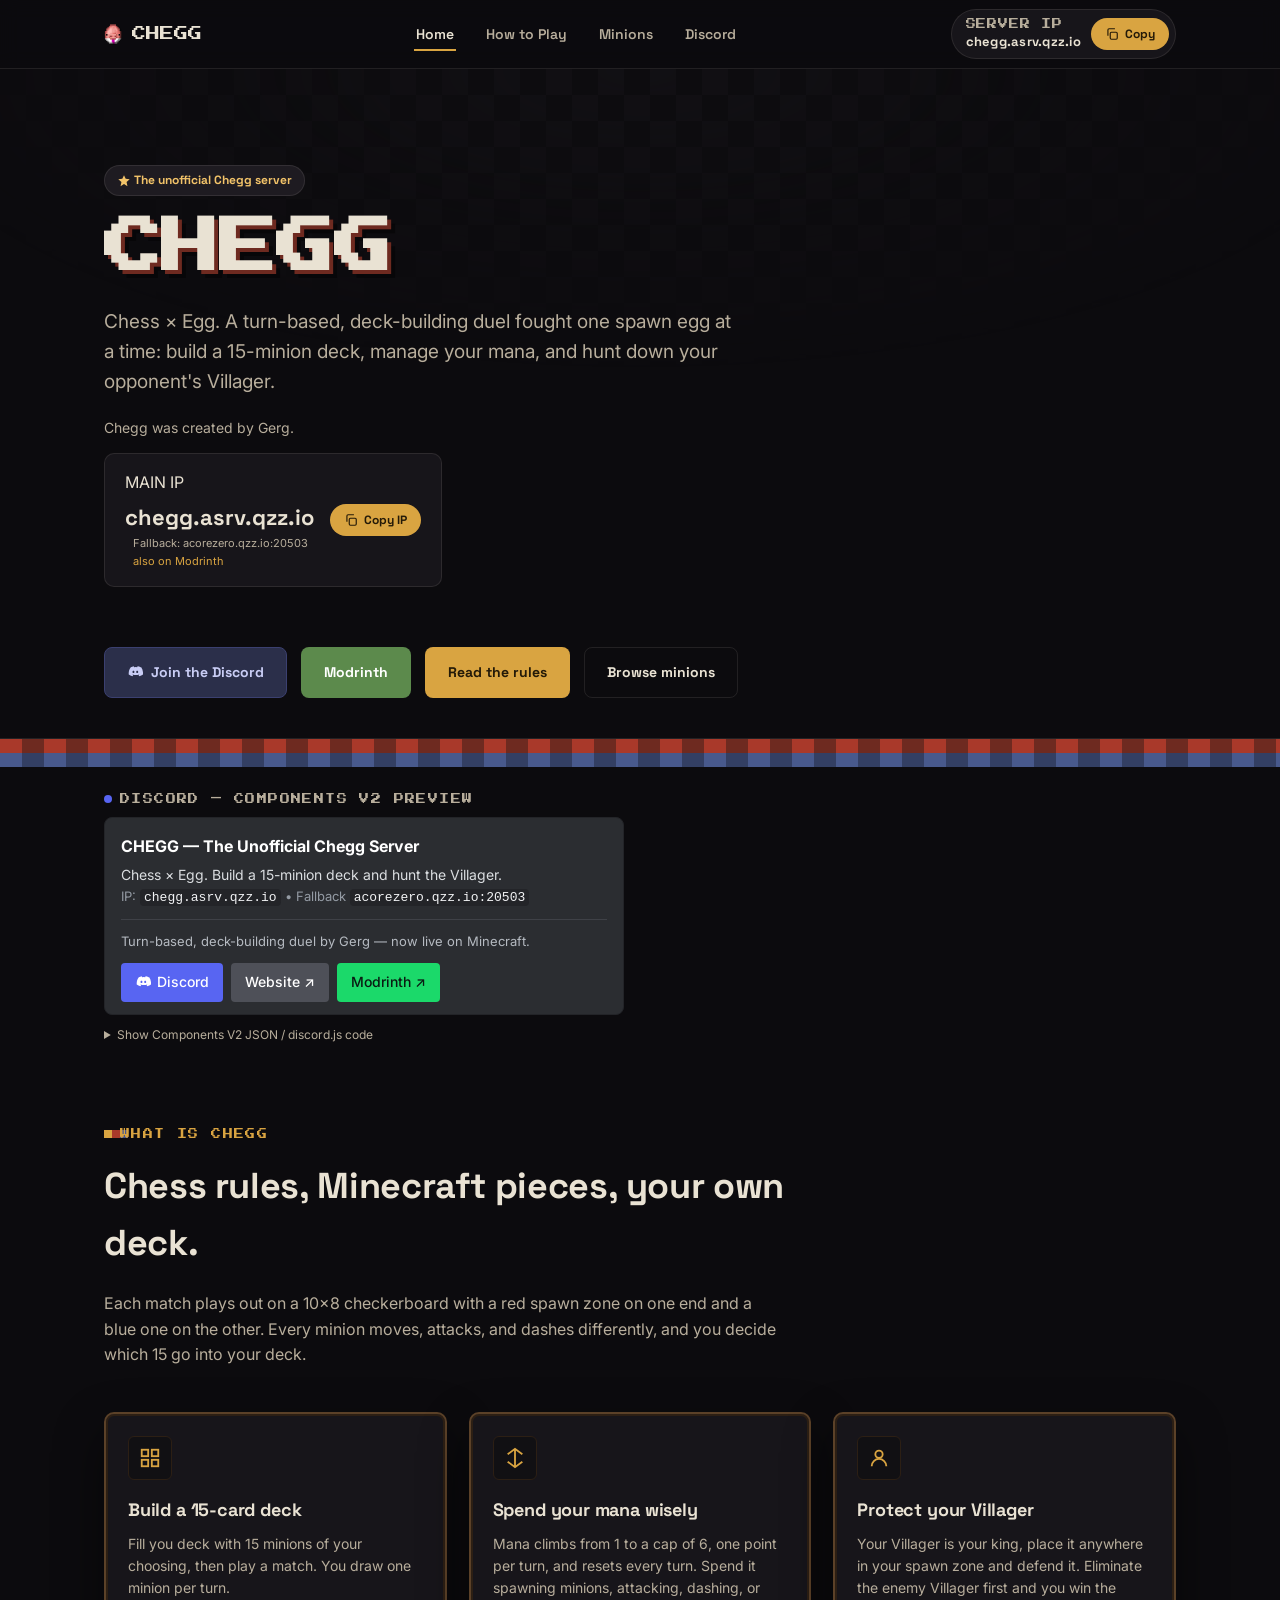
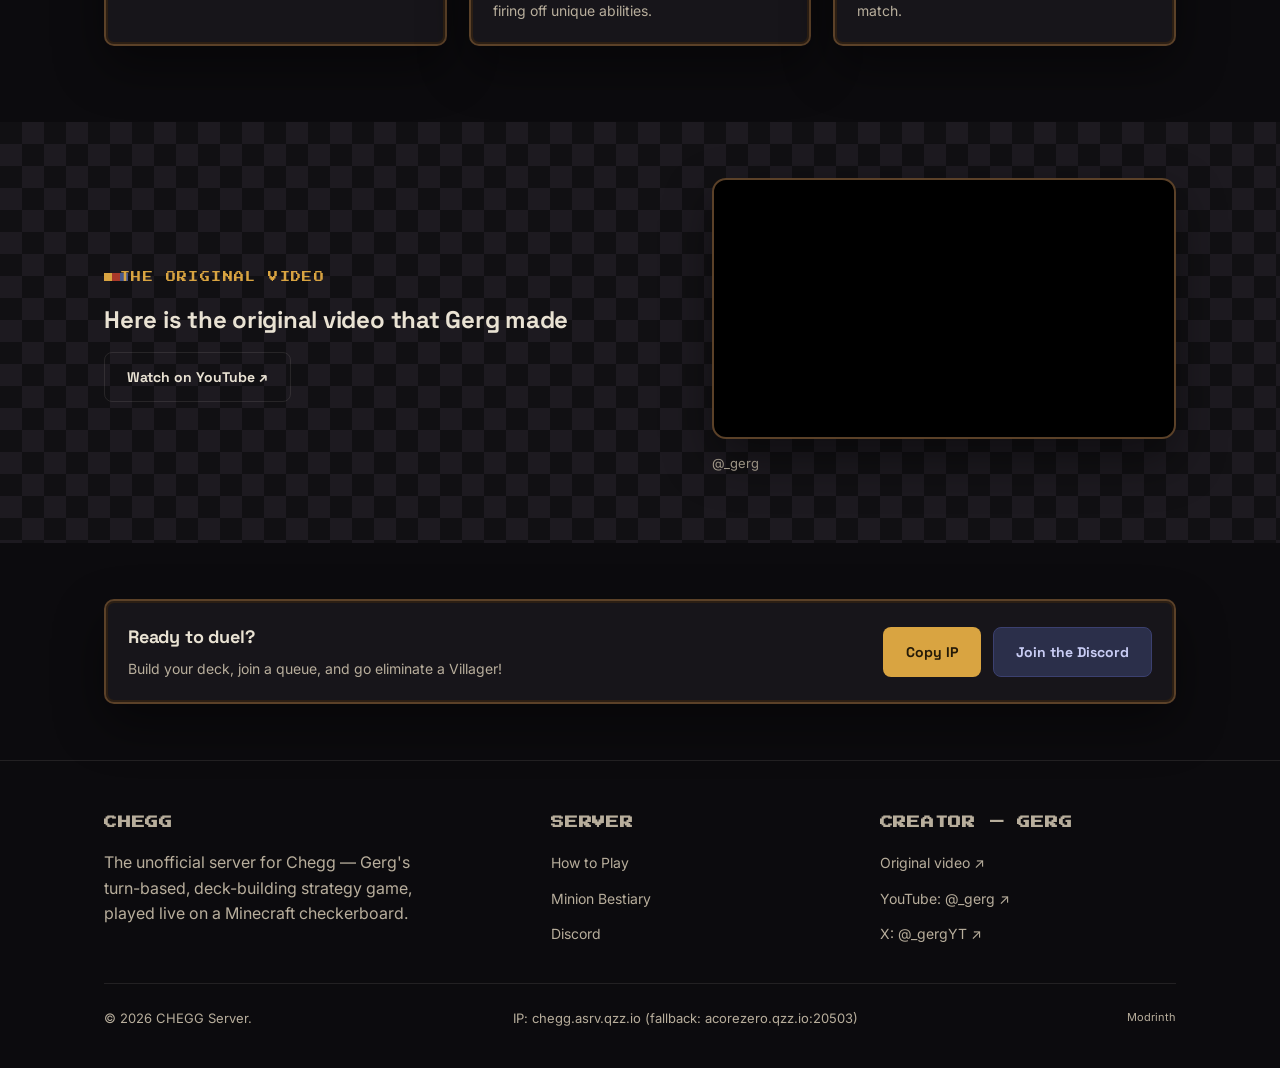
==== index.html @ 1b5546a3 "Add Discord Components V2 embed preview without accent + Discord/Website/Modrinth buttons; fix btn-g" ====
<!doctype html>
<html lang="en">
<head>
<meta charset="UTF-8">
<meta name="viewport" content="width=device-width, initial-scale=1">
<title>CHEGG — The Unofficial Chegg Server</title>
<meta name="description" content="CHEGG is the unofficial Minecraft server for Chegg, the turn-based deck-building strategy game created by Gerg. Join at chegg.asrv.qzz.io (fallback: acorezero.qzz.io:20503).">
<link rel="icon" href="src/favicon.png">
<link rel="preconnect" href="https://fonts.googleapis.com">
<link href="https://fonts.googleapis.com/css2?family=Press+Start+2P&family=Space+Grotesk:wght@500;700&family=Inter:wght@400;500;600&display=swap" rel="stylesheet">
<link rel="stylesheet" href="styles.css">
</head>
<body>

<nav class="site-nav">
  <div class="container">
    <a class="brand" href="index.html"><span class="brand-egg"></span>CHEGG</a>
    <ul class="nav-links">
      <li><a href="index.html" class="active">Home</a></li>
      <li><a href="how-to-play.html">How to Play</a></li>
      <li><a href="minions.html">Minions</a></li>
      <li><a href="discord.html">Discord</a></li>
    </ul>
    <div class="nav-cta">
      <div class="ip-pill">
        <div><div class="ip-label">SERVER IP</div><div class="ip-value">chegg.asrv.qzz.io</div></div>
        <button class="copy-btn" data-copy-ip aria-label="Copy server IP">
          <svg viewBox="0 0 24 24" fill="none" stroke="currentColor" stroke-width="2"><rect x="9" y="9" width="12" height="12" rx="2"/><path d="M5 15V5a2 2 0 0 1 2-2h10"/></svg>
          <span class="copy-label">Copy</span>
        </button>
      </div>
      <button class="nav-toggle" aria-label="Toggle menu">☰</button>
    </div>
  </div>
</nav>

<header class="hero">
  <div class="container">
    <span class="badge-official" style="margin-bottom:16px;">
      <svg viewBox="0 0 24 24" fill="currentColor"><path d="M12 2l2.9 6.26L21.8 9l-5.4 4.73L17.9 21 12 17.27 6.1 21l1.5-7.27L2.2 9l6.9-.74z"/></svg>
      The unofficial Chegg server
    </span>
    <h1 class="hero-title">CHEGG</h1>
    <p class="hero-sub">Chess × Egg. A turn-based, deck-building duel fought one spawn egg at a time: build a 15-minion deck, manage your mana, and hunt down your opponent's Villager.</p>
    <p class="hero-note">Chegg was created by Gerg.</p>
    <div class="hero-ip">
      <div>
        <div class="ip-label" style="margin-bottom:4px;">MAIN IP</div>
        <div class="ip-value">chegg.asrv.qzz.io</div>
        <div class="ip-secondary">Fallback: acorezero.qzz.io:20503</div>
        <div class="ip-secondary ip-tertiary">also on Modrinth</div>
      </div>
      <button class="copy-btn" data-copy-ip aria-label="Copy server IP">
        <svg viewBox="0 0 24 24" fill="none" stroke="currentColor" stroke-width="2"><rect x="9" y="9" width="12" height="12" rx="2"/><path d="M5 15V5a2 2 0 0 1 2-2h10"/></svg>
        <span class="copy-label">Copy IP</span>
      </button>
    </div>
    <div class="hero-actions">
      <a href="discord.html" class="btn btn-discord">
        <svg viewBox="0 0 24 24" width="16" height="16" fill="currentColor"><path d="M20.3 4.9A17.9 17.9 0 0 0 15.9 3.5c-.2.4-.5.9-.6 1.3a16.6 16.6 0 0 0-4.6 0c-.2-.4-.4-.9-.6-1.3-1.5.3-3 .8-4.4 1.4C3 8.6 2.3 12.1 2.6 15.6a18 18 0 0 0 5.5 2.8c.4-.6.8-1.3 1.1-2a11 11 0 0 1-1.8-.9l.4-.3a13 13 0 0 0 11 0l.4.3c-.6.3-1.2.6-1.8.9.3.7.7 1.4 1.1 2a18 18 0 0 0 5.5-2.8c.4-4-.6-7.5-2.7-10.7zM9.7 13.6c-.8 0-1.5-.8-1.5-1.7 0-1 .7-1.7 1.5-1.7s1.5.8 1.5 1.7c0 1-.7 1.7-1.5 1.7zm5.6 0c-.8 0-1.5-.8-1.5-1.7 0-1 .7-1.7 1.5-1.7s1.5.8 1.5 1.7c0 1-.6 1.7-1.5 1.7z"/></svg>
        Join the Discord
      </a>
      <a href="https://modrinth.com/server/cheggmc" class="btn btn-green" target="_blank" rel="noopener">Modrinth</a>
      <a href="how-to-play.html" class="btn btn-primary">Read the rules</a>
      <a href="minions.html" class="btn btn-ghost">Browse minions</a>
    </div>
  </div>
</header>

<div class="checker-strip"></div>
<div class="checker-strip blue"></div>

<!-- Discord Components V2 preview — no accent color, with Discord / Website / Modrinth link buttons -->
<section class="discord-v2-wrap">
  <div class="container">
    <div class="discord-v2-label">DISCORD — COMPONENTS V2 PREVIEW</div>
    <div class="discord-v2">
      <p class="discord-v2-title">CHEGG — The Unofficial Chegg Server</p>
      <p class="discord-v2-text">Chess × Egg. Build a 15-minion deck and hunt the Villager.<br><span style="color:#949ba4; font-size:13px;">IP: <code>chegg.asrv.qzz.io</code> • Fallback <code>acorezero.qzz.io:20503</code></span></p>
      <hr class="discord-v2-sep">
      <p class="discord-v2-text" style="font-size:13px; color:#b5bac1;">Turn-based, deck-building duel by Gerg — now live on Minecraft.</p>
      <div class="discord-v2-actions">
        <a href="discord.html" class="discord-btn discord-btn-discord">
          <svg viewBox="0 0 24 24" width="16" height="16" fill="currentColor"><path d="M20.3 4.9A17.9 17.9 0 0 0 15.9 3.5c-.2.4-.5.9-.6 1.3a16.6 16.6 0 0 0-4.6 0c-.2-.4-.4-.9-.6-1.3-1.5.3-3 .8-4.4 1.4C3 8.6 2.3 12.1 2.6 15.6a18 18 0 0 0 5.5 2.8c.4-.6.8-1.3 1.1-2a11 11 0 0 1-1.8-.9l.4-.3a13 13 0 0 0 11 0l.4.3c-.6.3-1.2.6-1.8.9.3.7.7 1.4 1.1 2a18 18 0 0 0 5.5-2.8c.4-4-.6-7.5-2.7-10.7zM9.7 13.6c-.8 0-1.5-.8-1.5-1.7 0-1 .7-1.7 1.5-1.7s1.5.8 1.5 1.7c0 1-.7 1.7-1.5 1.7zm5.6 0c-.8 0-1.5-.8-1.5-1.7 0-1 .7-1.7 1.5-1.7s1.5.8 1.5 1.7c0 1-.6 1.7-1.5 1.7z"/></svg>
          Discord
        </a>
        <a href="/" class="discord-btn discord-btn-link">Website ↗</a>
        <a href="https://modrinth.com/server/cheggmc" target="_blank" rel="noopener" class="discord-btn discord-btn-modrinth">Modrinth ↗</a>
      </div>
    </div>
    <details style="margin-top:10px; max-width:520px;">
      <summary style="font-size:12px; color:var(--cream-dim); cursor:pointer;">Show Components V2 JSON / discord.js code</summary>
      <pre class="discord-v2-json">{
  "flags": 32768,
  "components": [
    { "type": 10, "content": "## CHEGG — The Unofficial Chegg Server\nChess × Egg. Build a 15-minion deck and hunt the Villager.\n\nIP: `chegg.asrv.qzz.io` • Fallback `acorezero.qzz.io:20503`" },
    { "type": 14, "divider": true, "spacing": 1 },
    { "type": 10, "content": "Turn-based, deck-building duel by Gerg — now live on Minecraft." },
    { "type": 1, "components": [
      { "type": 2, "style": 5, "label": "Discord", "url": "https://discord.gg/hXgYyq3Y8T" },
      { "type": 2, "style": 5, "label": "Website", "url": "https://cheggmc.github.io" },
      { "type": 2, "style": 5, "label": "Modrinth", "url": "https://modrinth.com/server/cheggmc" }
    ]}
  ]
}</pre>
    </details>
  </div>
</section>

<section>
  <div class="container">
    <div class="section-head">
      <span class="eyebrow">WHAT IS CHEGG</span>
      <h2>Chess rules, Minecraft pieces, your own deck.</h2>
      <p>Each match plays out on a 10×8 checkerboard with a red spawn zone on one end and a blue one on the other. Every minion moves, attacks, and dashes differently, and you decide which 15 go into your deck.</p>
    </div>
    <div class="grid-3">
      <div class="frame-card">
        <div class="frame-icon">
          <svg width="22" height="22" viewBox="0 0 24 24" fill="none" stroke="#d9a441" stroke-width="2"><rect x="3" y="3" width="7" height="7"/><rect x="14" y="3" width="7" height="7"/><rect x="3" y="14" width="7" height="7"/><rect x="14" y="14" width="7" height="7"/></svg>
        </div>
        <h3>Build a 15-card deck</h3>
        <p>Fill you deck with 15 minions of your choosing, then play a match. You draw one minion per turn.</p>
      </div>
      <div class="frame-card">
        <div class="frame-icon">
          <svg width="22" height="22" viewBox="0 0 24 24" fill="none" stroke="#d9a441" stroke-width="2"><path d="M12 2v20M4 8l8-6 8 6M4 16l8 6 8-6"/></svg>
        </div>
        <h3>Spend your mana wisely</h3>
        <p>Mana climbs from 1 to a cap of 6, one point per turn, and resets every turn. Spend it spawning minions, attacking, dashing, or firing off unique abilities.</p>
      </div>
      <div class="frame-card">
        <div class="frame-icon">
          <svg width="22" height="22" viewBox="0 0 24 24" fill="none" stroke="#d9a441" stroke-width="2"><circle cx="12" cy="8" r="4"/><path d="M4 21c0-4.4 3.6-8 8-8s8 3.6 8 8"/></svg>
        </div>
        <h3>Protect your Villager</h3>
        <p>Your Villager is your king, place it anywhere in your spawn zone and defend it. Eliminate the enemy Villager first and you win the match.</p>
      </div>
    </div>
  </div>
</section>

<section class="section-tight checker">
  <div class="container">
    <div class="grid-2">
      <div>
        <span class="eyebrow">THE ORIGINAL VIDEO</span>
        <h2>Here is the original video that Gerg made</h2>
        <a href="https://youtu.be/ciZCvS2PKNA" target="_blank" rel="noopener" class="btn btn-ghost">Watch on YouTube ↗</a>
      </div>
      <div>
        <div class="video-wrap">
          <iframe src="https://www.youtube.com/embed/ciZCvS2PKNA" title="Chegg — original concept video by Gerg" allow="accelerometer; autoplay; clipboard-write; encrypted-media; gyroscope; picture-in-picture" allowfullscreen loading="lazy"></iframe>
        </div>
        <p class="video-credit"> <a href="https://www.youtube.com/@_gerg" target="_blank" rel="noopener">@_gerg</a></p>
      </div>
    </div>
  </div>
</section>

<section class="section-tight">
  <div class="container">
    <div class="frame-card" style="display:flex; align-items:center; justify-content:space-between; flex-wrap:wrap; gap:20px;">
      <div>
        <h3 style="margin-bottom:6px;">Ready to duel?</h3>
        <p style="margin:0;">Build your deck, join a queue, and go eliminate a Villager!</p>
      </div>
      <div style="display:flex; gap:12px; flex-wrap:wrap;">
        <button class="btn btn-primary" data-copy-ip><span class="copy-label">Copy IP</span></button>
        <a href="discord" class="btn btn-discord">Join the Discord</a>
      </div>
    </div>
  </div>
</section>

<footer>
  <div class="container">
    <div class="footer-grid">
      <div class="footer-col">
        <h4>CHEGG</h4>
        <p style="max-width:320px;">The unofficial server for Chegg — Gerg's turn-based, deck-building strategy game, played live on a Minecraft checkerboard.</p>
      </div>
      <div class="footer-col">
        <h4>SERVER</h4>
        <ul>
          <li><a href="how-to-play.html">How to Play</a></li>
          <li><a href="minions.html">Minion Bestiary</a></li>
          <li><a href="discord.html">Discord</a></li>
        </ul>
      </div>
      <div class="footer-col">
        <h4>CREATOR — GERG</h4>
        <ul>
          <li><a href="https://youtu.be/ciZCvS2PKNA" target="_blank" rel="noopener">Original video ↗</a></li>
          <li><a href="https://www.youtube.com/@_gerg" target="_blank" rel="noopener">YouTube: @_gerg ↗</a></li>
          <li><a href="https://x.com/_gergYT" target="_blank" rel="noopener">X: @_gergYT ↗</a></li>
        </ul>
      </div>
    </div>
    <div class="footer-bottom">
      <span>© 2026 CHEGG Server.</span>
      <span>IP: chegg.asrv.qzz.io (fallback: acorezero.qzz.io:20503)</span>
      <a href="https://modrinth.com/server/cheggmc" class="ip-secondary" target="_blank" rel="noopener">Modrinth</a>
    </div>
  </div>
</footer>

<script src="minions-data.js"></script>
<script src="app.js"></script>
</body>
</html>
---- styles.css ----
/* ============================================================
   CHEGG — Official Server
   Design tokens grounded in the game's own materials:
   the checkerboard, red/blue spawn zones, item frames, mana. */

:root{
  --void:      #0c0b0e;
  --panel:     #17151a;
  --panel-2:   #1e1b21;
  --board-a:   #111013;
  --board-b:   #1d1a20;
  --cream:     #e9e2d3;
  --cream-dim: #b8ae9c;
  --red:       #a9392a;
  --red-dim:   #6e2a20;
  --blue:      #48598c;
  --blue-dim:  #333f63;
  --amber:     #d9a441;
  --amber-hi:  #f2c369;
  --green:     #5c8a4c;
  --frame:     #5b4128;
  --frame-lo:  #2c1f14;
  --line:      rgba(233,226,211,0.10);
  --shadow:    0 20px 50px rgba(0,0,0,0.45);
  --radius:    10px;
  --font-pixel: "Press Start 2P", monospace;
  --font-head:  "Space Grotesk", sans-serif;
  --font-body:  "Inter", sans-serif;
}

*{box-sizing:border-box;}
html{scroll-behavior:smooth;}
body{
  margin:0;
  background:var(--void);
  color:var(--cream);
  font-family:var(--font-body);
  font-size:16px;
  line-height:1.6;
  -webkit-font-smoothing:antialiased;
}
img{max-width:100%;display:block;}
a{color:inherit;text-decoration:none;}
h1,h2,h3,h4{font-family:var(--font-head);margin:0 0 .5em;font-weight:700;letter-spacing:-0.01em;}
p{margin:0 0 1em;color:var(--cream-dim);} 
.container{max-width:1120px;margin:0 auto;padding:0 24px;} 
.eyebrow{
  font-family:var(--font-pixel);
  font-size:10px;
  letter-spacing:.14em;
  color:var(--amber);
  display:inline-flex;
  align-items:center;
  gap:8px;
  margin-bottom:16px;
}
.eyebrow::before{
  content:"";
  width:8px;height:8px;
  background:var(--amber);
  box-shadow:8px 0 0 var(--red), 16px 0 0 var(--blue);
}
:focus-visible{outline:2px solid var(--amber-hi);outline-offset:3px;}
@media (prefers-reduced-motion: reduce){
  *{animation-duration:.001ms !important; transition-duration:.001ms !important;}
}

/* ---------- checkerboard texture ---------- */
.checker{
  background-image:
    repeating-conic-gradient(var(--board-b) 0% 25%, var(--board-a) 0% 50%);
  background-size: 44px 44px;
}
.checker-strip{
  height:14px;
  background-image: repeating-linear-gradient(90deg, var(--red) 0 22px, var(--red-dim) 22px 44px);
}
.checker-strip.blue{
  background-image: repeating-linear-gradient(90deg, var(--blue) 0 22px, var(--blue-dim) 22px 44px);
}

/* ---------- nav ---------- */
.site-nav{
  position:sticky; top:0; z-index:50;
  background:rgba(12,11,14,0.86);
  backdrop-filter:blur(10px);
  border-bottom:1px solid var(--line);
}
.site-nav .container{
  display:flex; align-items:center; justify-content:space-between;
  height:68px; gap:20px;
}
.brand{
  display:flex; align-items:center; gap:10px;
  font-family:var(--font-pixel); font-size:14px; color:var(--cream);
}
.brand-egg{
  width:18px;height:22px;border-radius:60% 60% 55% 55%;
  background-image: url('src/favicon.png');
  background-size: cover;
  background-position: center;
  background-repeat: no-repeat;
  box-shadow:inset -2px -2px 0 rgba(0,0,0,.35);
}
.nav-links{display:flex; align-items:center; gap:28px; list-style:none; margin:0; padding:0;}
.nav-links a{
  font-family:var(--font-head); font-size:14px; font-weight:600;
  color:var(--cream-dim); padding:6px 2px; border-bottom:2px solid transparent;
  transition:color .15s ease, border-color .15s ease;
}
.nav-links a:hover, .nav-links a.active{color:var(--cream); border-color:var(--amber);} 
.nav-cta{display:flex; align-items:center; gap:10px;}
.nav-toggle{display:none; background:none; border:1px solid var(--line); color:var(--cream); width:40px;height:40px;border-radius:8px; cursor:pointer;}

.ip-pill{
  display:flex; align-items:center; gap:10px;
  background:var(--panel); border:1px solid var(--line);
  border-radius:999px; padding:6px 6px 6px 14px;
}
.ip-pill .ip-value{font-family:var(--font-head); font-weight:700; font-size:13px; letter-spacing:.02em;}
.ip-pill .ip-label{font-size:10px; color:var(--cream-dim); font-family:var(--font-pixel); letter-spacing:.08em;}
.copy-btn{
  border:none; cursor:pointer; border-radius:999px;
  background:var(--amber); color:#241a08; font-weight:700; font-size:12px;
  padding:8px 14px; display:flex; align-items:center; gap:6px;
  transition:background .15s ease, transform .1s ease;
  font-family:var(--font-head);
}
.copy-btn:hover{background:var(--amber-hi);} 
.copy-btn:active{transform:scale(.96);} 
.copy-btn svg{width:14px;height:14px;}

/* ---------- buttons ---------- */
.btn{
  display:inline-flex; align-items:center; gap:8px;
  font-family:var(--font-head); font-weight:700; font-size:14px;
  padding:13px 22px; border-radius:8px; cursor:pointer; border:1px solid transparent;
  transition:transform .12s ease, background .15s ease, border-color .15s ease;
}
.btn:hover{transform:translateY(-2px);} 
.btn-primary{background:var(--amber); color:#241a08;} 
.btn-primary:hover{background:var(--amber-hi);} 
.btn-green{background:var(--green); color:#fff;} 
.btn-green:hover{background:#4a7240;} 
.btn-ghost{background:transparent; border-color:var(--line); color:var(--cream);} 
.btn-ghost:hover{border-color:var(--cream-dim);} 
.btn-discord{background:#2b2f4a; color:#c9cdf5; border-color:#3b4070;} 
.btn-discord:hover{background:#343a5c;}

/* ---------- hero ---------- */
.hero{
  position:relative; overflow:hidden;
  padding:96px 0 32px;
  border-bottom:1px solid var(--line);
}
.hero::before{
  content:""; position:absolute; inset:0;
  background-image: repeating-conic-gradient(var(--board-b) 0% 25%, var(--board-a) 0% 50%);
  background-size: 52px 52px;
  opacity:.35;
  mask-image: radial-gradient(ellipse 80% 60% at 50% 0%, black, transparent 75%);
}
.hero .container{position:relative;} 
.hero-title{
  font-family:var(--font-pixel);
  font-size:clamp(30px, 6vw, 58px);
  line-height:1.25;
  color:var(--cream);
  margin:0 0 22px;
  text-shadow: 4px 4px 0 var(--red-dim), 8px 8px 0 rgba(0,0,0,.4);
}
.hero-sub{font-size:19px; max-width:640px; color:var(--cream-dim);} 
.hero-note{font-size:14px; color:var(--cream-dim); max-width:600px;} 
.hero-actions{display:flex; flex-wrap:wrap; gap:14px; margin:32px 0 8px;} 
.hero-ip{
  display:inline-flex; align-items:center; gap:16px;
  background:var(--panel); border:1px solid var(--line); border-radius:10px;
  padding:16px 20px; margin-bottom:28px;
}
.hero-ip .ip-value{font-family:var(--font-head); font-size:22px; font-weight:700;} 
.ip-secondary{
  font-size:11px;
  color:var(--cream-dim);
  margin-left:8px;
}
.ip-tertiary{
  font-size:11px;
  color:var(--amber);
  margin-left:8px;
} 

/* ---------- sections ---------- */
section{padding:76px 0;} 
.section-tight{padding:56px 0;} 
.section-head{max-width:680px; margin-bottom:44px;} 
.section-head h2{font-size:clamp(24px,3.4vw,36px);} 
.grid-3{display:grid; grid-template-columns:repeat(3,1fr); gap:22px;} 
.grid-2{display:grid; grid-template-columns:1.1fr .9fr; gap:40px; align-items:center;} 
@media (max-width:860px){
  .grid-3{grid-template-columns:1fr;} 
  .grid-2{grid-template-columns:1fr;} 
}

/* ---------- item-frame card ---------- */
.frame-card{
  position:relative;
  background:var(--panel);
  border-radius:var(--radius);
  padding:22px;
  border:2px solid var(--frame);
  box-shadow: inset 0 0 0 2px var(--frame-lo), var(--shadow);
}
.frame-card h3{font-size:18px; margin-bottom:8px;} 
.frame-card p{margin-bottom:0; font-size:14px;} 
.frame-icon{
  width:44px;height:44px; border-radius:6px;
  background:var(--board-a);
  border:1px solid var(--frame-lo);
  display:flex; align-items:center; justify-content:center;
  margin-bottom:16px;
}

/* ---------- video ---------- */
.video-wrap{
  position:relative; border-radius:14px; overflow:hidden;
  border:2px solid var(--frame); box-shadow:var(--shadow);
  aspect-ratio:16/9; background:#000;
}
.video-wrap iframe{width:100%;height:100%;border:0;} 
.video-credit{margin-top:14px; font-size:13px; color:var(--cream-dim);} 

/* ---------- footer ---------- */
footer{border-top:1px solid var(--line); padding:52px 0 40px;} 
.footer-grid{display:grid; grid-template-columns:1.4fr 1fr 1fr; gap:32px; margin-bottom:36px;} 
@media (max-width:760px){.footer-grid{grid-template-columns:1fr;}} 
.footer-col h4{font-size:13px; color:var(--cream-dim); font-family:var(--font-pixel); letter-spacing:.06em; margin-bottom:16px;} 
.footer-col ul{list-style:none; margin:0; padding:0; display:flex; flex-direction:column; gap:10px;} 
.footer-col a{font-size:14px; color:var(--cream-dim);} 
.footer-col a:hover{color:var(--cream);} 
.footer-bottom{
  display:flex; justify-content:space-between; align-items:center; flex-wrap:wrap; gap:12px;
  padding-top:24px; border-top:1px solid var(--line);
  font-size:13px; color:var(--cream-dim);
}
.badge-official{
  display:inline-flex; align-items:center; gap:3px;
  background:var(--panel-2); border:1px solid var(--line); border-radius:999px;
  padding:5px 12px; font-size:12px; font-weight:700; color:var(--amber-hi);
  font-family:var(--font-head);
}
.badge-official svg{width:14px;height:14px;} 

/* ---------- doc / rules layout ---------- */
.doc-layout{display:grid; grid-template-columns:220px 1fr; gap:48px; align-items:start;} 
@media (max-width:860px){.doc-layout{grid-template-columns:1fr;}} 
.doc-toc{
  position:sticky; top:88px;
  border:1px solid var(--line); border-radius:10px; padding:18px;
  background:var(--panel);
}
.doc-toc h4{font-size:11px; font-family:var(--font-pixel); color:var(--cream-dim); letter-spacing:.08em; margin-bottom:12px;} 
.doc-toc ul{list-style:none; margin:0; padding:0; display:flex; flex-direction:column; gap:10px;} 
.doc-toc a{font-size:13.5px; color:var(--cream-dim);} 
.doc-toc a:hover, .doc-toc a.active{color:var(--amber-hi);} 
.doc-section{margin-bottom:56px; scroll-margin-top:90px;} 
.doc-section h2{font-size:24px; display:flex; align-items:center; gap:12px;} 
.doc-section h2 .num{font-family:var(--font-pixel); font-size:12px; color:var(--amber); border:1px solid var(--frame); padding:4px 8px; border-radius:6px;} 
.callout{
  border-left:3px solid var(--amber); background:var(--panel);
  border-radius:0 8px 8px 0; padding:14px 18px; font-size:14px; color:var(--cream-dim);
  margin:18px 0;
}
.callout strong{color:var(--cream);} 
.doc-img{
  border-radius:10px; border:2px solid var(--frame); overflow:hidden;
  margin:18px 0; background:var(--board-a); box-shadow:var(--shadow);
}
.doc-img img{width:100%; display:block;} 
.doc-img .cap{padding:10px 14px; font-size:12.5px; color:var(--cream-dim); background:var(--panel-2);} 
table.rules-table{width:100%; border-collapse:collapse; font-size:14px; margin:16px 0;} 
table.rules-table th, table.rules-table td{text-align:left; padding:10px 12px; border-bottom:1px solid var(--line);} 
table.rules-table th{color:var(--cream-dim); font-family:var(--font-head); font-size:12.5px; text-transform:uppercase; letter-spacing:.04em;} 

/* ---------- minion cards & pattern grid ---------- */
.filter-bar{display:flex; flex-wrap:wrap; gap:10px; margin-bottom:32px;} 
.filter-chip{
  font-family:var(--font-head); font-size:13px; font-weight:600;
  padding:8px 16px; border-radius:999px; border:1px solid var(--line);
  background:var(--panel); color:var(--cream-dim); cursor:pointer;
}
.filter-chip.active, .filter-chip:hover{border-color:var(--amber); color:var(--cream);} 
.minion-grid{display:grid; grid-template-columns:repeat(3,1fr); gap:20px;} 
@media (max-width:920px){.minion-grid{grid-template-columns:repeat(2,1fr);} }
@media (max-width:600px){.minion-grid{grid-template-columns:1fr;} }
.minion-card{
  background:var(--panel); border-radius:var(--radius); overflow:hidden;
  border:2px solid var(--frame); box-shadow: inset 0 0 0 2px var(--frame-lo);
  display:flex; flex-direction:column;
}
.minion-card .m-head{display:flex; align-items:center; gap:14px; padding:18px 18px 12px;} 
.minion-card .m-icon{
  width:52px; height:52px; border-radius:8px; background:var(--board-a);
  border:1px solid var(--frame-lo); display:flex; align-items:center; justify-content:center; flex-shrink:0;
}
.minion-card .m-icon img{width:36px;height:36px;object-fit:contain;image-rendering:pixelated;} 
.minion-card .m-name{font-size:16px; font-weight:700; margin:0;} 
.minion-card .m-tag{
  display:inline-block; font-size:10.5px; font-family:var(--font-pixel);
  padding:3px 8px; border-radius:5px; margin-top:6px; letter-spacing:.04em;
}
.tag-offense{background:rgba(169,57,42,.25); color:#e79484;} 
.tag-support{background:rgba(92,138,76,.25); color:#a2d18d;} 
.tag-utility{background:rgba(72,89,140,.25); color:#a8b4e8;} 
.tag-defense{background:rgba(217,164,65,.18); color:var(--amber-hi);} 
.tag-king{background:rgba(233,226,211,.14); color:var(--cream);} 
.m-cost{
  margin-left:auto; font-family:var(--font-pixel); font-size:13px;
  color:#241a08; background:var(--amber); border-radius:6px; padding:6px 9px; flex-shrink:0;
}
.m-body{padding:0 18px 18px; display:flex; gap:16px; align-items:flex-start;} 
.m-desc{flex:1; font-size:13px;} 
.m-desc dl{margin:0;} 
.m-desc dt{font-size:10.5px; color:var(--amber); font-family:var(--font-head); font-weight:700; text-transform:uppercase; letter-spacing:.04em; margin-top:10px;} 
.m-desc dt:first-child{margin-top:0;} 
.m-desc dd{margin:2px 0 0; color:var(--cream-dim); font-size:13px;} 
.m-limit{font-size:11.5px; color:var(--cream-dim); border-top:1px dashed var(--line); margin-top:12px; padding-top:10px;} 

.pattern-grid{
  display:grid; grid-template-columns:repeat(7,7px); grid-template-rows:repeat(7,7px);
  gap:1.5px; flex-shrink:0; background:var(--board-a); padding:5px; border-radius:6px;
  border:1px solid var(--frame-lo);
}
.pattern-grid .cell{width:7px;height:7px;background:var(--panel-2);} 
.pattern-grid .cell.move{background:var(--green);} 
.pattern-grid .cell.attack{background:var(--red);} 
.pattern-grid .cell.center{background:var(--amber);} 
.pattern-legend{display:flex; gap:14px; font-size:11px; color:var(--cream-dim); margin-top:10px;} 
.pattern-legend span{display:inline-flex; align-items:center; gap:5px;} 
.pattern-legend i{width:8px;height:8px;border-radius:2px;display:inline-block;} 

/* ---------- gamemode compare ---------- */
.compare{display:grid; grid-template-columns:1fr 1fr; gap:24px;} 
@media (max-width:760px){.compare{grid-template-columns:1fr;}} 
.compare .frame-card ul{margin:0; padding-left:18px; color:var(--cream-dim); font-size:14px;} 
.compare .frame-card li{margin-bottom:8px;} 
.status-pill{font-size:11px; font-family:var(--font-pixel); padding:4px 10px; border-radius:999px; display:inline-block; margin-bottom:14px;} 
.status-live{background:rgba(92,138,76,.22); color:#a2d18d;} 
.status-draft{background:rgba(217,164,65,.2); color:var(--amber-hi);} 

/* ---------- roadmap ---------- */
.roadmap-list{list-style:none; margin:0; padding:0; display:flex; flex-direction:column;} 
.roadmap-list li{
  display:flex; gap:16px; padding:16px 0; border-top:1px solid var(--line);
}
.roadmap-list li:last-child{border-bottom:1px solid var(--line);} 
.roadmap-list .r-num{font-family:var(--font-pixel); font-size:11px; color:var(--amber); flex-shrink:0; width:24px; padding-top:2px;} 
.roadmap-list .r-title{font-weight:700; font-family:var(--font-head); margin-bottom:2px;} 
.roadmap-list .r-desc{font-size:13.5px; color:var(--cream-dim); margin:0;} 

/* ---------- discord v2 embed preview (no accent) ---------- */
.discord-v2-wrap{padding:24px 0 0;}
.discord-v2-label{font-family:var(--font-pixel); font-size:10px; letter-spacing:.14em; color:var(--cream-dim); margin-bottom:10px; display:flex; align-items:center; gap:8px;}
.discord-v2-label::before{content:""; width:8px; height:8px; background:#5865f2; border-radius:50%;}
.discord-v2{
  background:#2b2d31; border:1px solid #232428; border-radius:8px; padding:16px 16px 12px; max-width:520px;
  font-family:"gg sans", "Inter", sans-serif; color:#f2f3f5;
}
.discord-v2-title{font-weight:700; font-size:16px; color:#fff; margin:0 0 6px;}
.discord-v2-text{font-size:14px; line-height:1.45; color:#dbdee1; margin:0;}
.discord-v2-text code{background:#232428; padding:1px 4px; border-radius:4px; font-size:13px; color:#f2f3f5;}
.discord-v2-sep{height:1px; background:#3f4147; margin:12px 0; border:none;}
.discord-v2-actions{display:flex; flex-wrap:wrap; gap:8px; margin-top:12px;}
.discord-btn{
  display:inline-flex; align-items:center; gap:6px; padding:8px 14px; border-radius:4px; font-size:14px; font-weight:500; text-decoration:none; border:none; cursor:pointer;
}
.discord-btn svg{width:16px;height:16px;}
.discord-btn-discord{background:#5865f2; color:#fff;}
.discord-btn-discord:hover{background:#4752c4;}
.discord-btn-link{background:#4e5058; color:#fff;}
.discord-btn-link:hover{background:#6d6f78;}
.discord-btn-modrinth{background:#1bd96a; color:#0a1a12;}
.discord-btn-modrinth:hover{background:#18bf5e;}
.discord-v2-json{margin-top:12px; background:#1e1f22; border:1px solid #232428; border-radius:6px; padding:10px 12px; font-family:monospace; font-size:11px; color:#b5bac1; overflow:auto; max-height:220px; white-space:pre;}

@media (max-width:760px){
  .nav-links{display:none;} 
  .nav-toggle{display:block;} 
  .site-nav.open .nav-links{
    display:flex; flex-direction:column; position:absolute; top:68px; left:0; right:0;
    background:var(--void); border-bottom:1px solid var(--line); padding:16px 24px; gap:16px;
  }
  .grid-3{grid-template-columns:1fr;} 
}
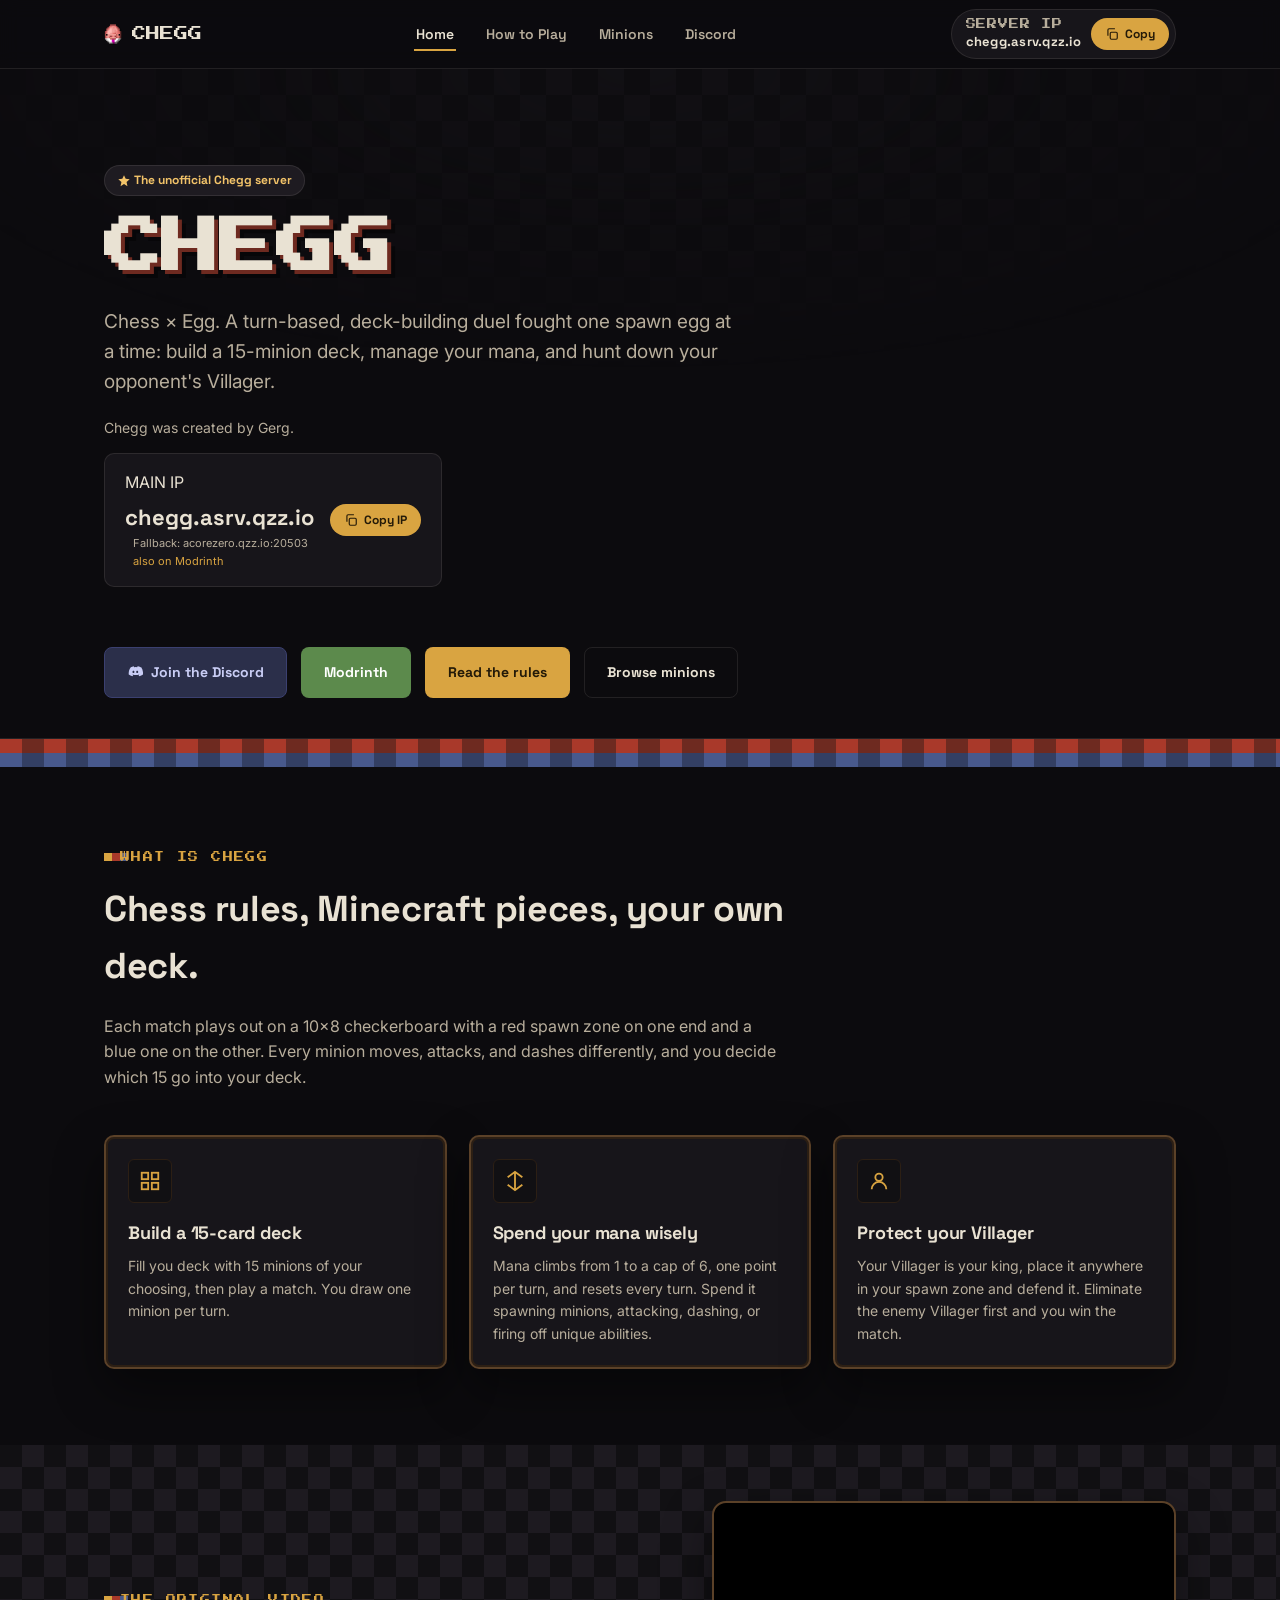
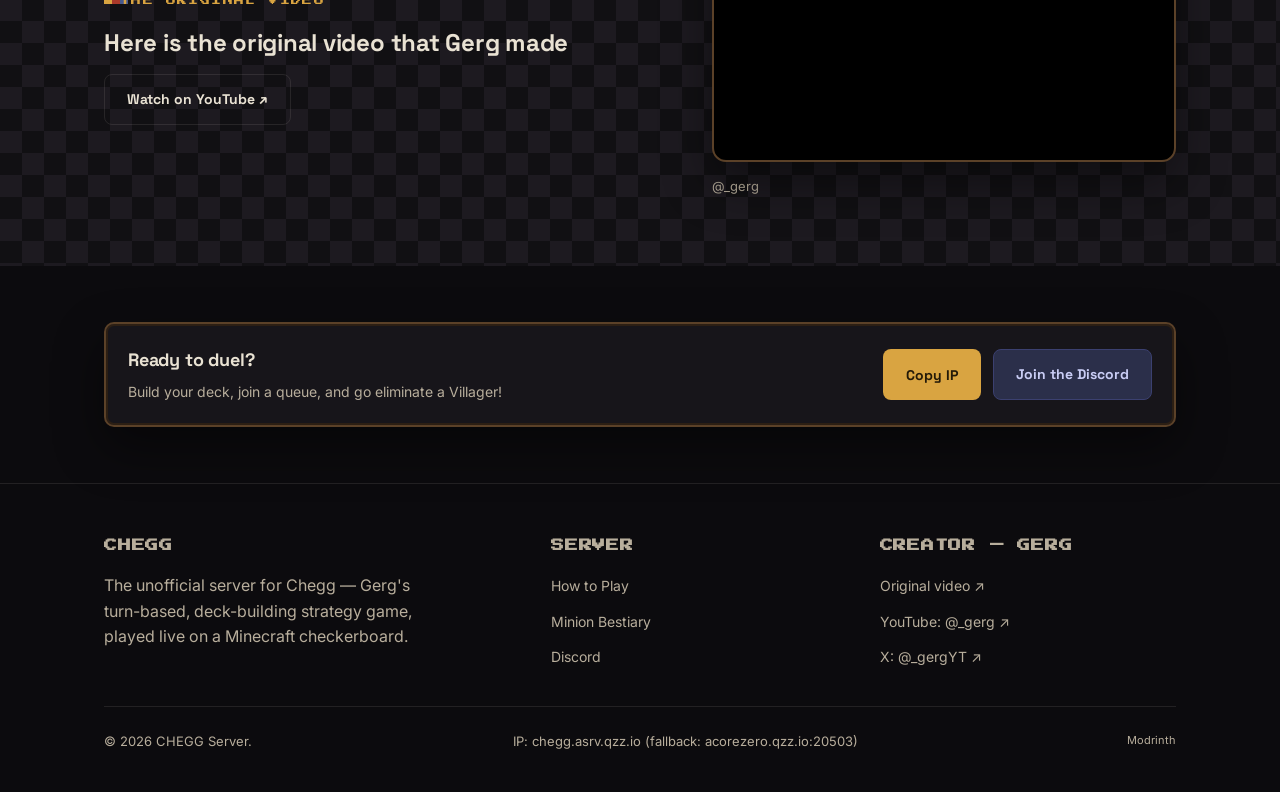
==== commit 6e1ab8d4: "Remove Discord V2 preview section" ====
--- a/index.html
+++ b/index.html
@@ -69,43 +69,6 @@
 
 <div class="checker-strip"></div>
 <div class="checker-strip blue"></div>
-
-<!-- Discord Components V2 preview — no accent color, with Discord / Website / Modrinth link buttons -->
-<section class="discord-v2-wrap">
-  <div class="container">
-    <div class="discord-v2-label">DISCORD — COMPONENTS V2 PREVIEW</div>
-    <div class="discord-v2">
-      <p class="discord-v2-title">CHEGG — The Unofficial Chegg Server</p>
-      <p class="discord-v2-text">Chess × Egg. Build a 15-minion deck and hunt the Villager.<br><span style="color:#949ba4; font-size:13px;">IP: <code>chegg.asrv.qzz.io</code> • Fallback <code>acorezero.qzz.io:20503</code></span></p>
-      <hr class="discord-v2-sep">
-      <p class="discord-v2-text" style="font-size:13px; color:#b5bac1;">Turn-based, deck-building duel by Gerg — now live on Minecraft.</p>
-      <div class="discord-v2-actions">
-        <a href="discord.html" class="discord-btn discord-btn-discord">
-          <svg viewBox="0 0 24 24" width="16" height="16" fill="currentColor"><path d="M20.3 4.9A17.9 17.9 0 0 0 15.9 3.5c-.2.4-.5.9-.6 1.3a16.6 16.6 0 0 0-4.6 0c-.2-.4-.4-.9-.6-1.3-1.5.3-3 .8-4.4 1.4C3 8.6 2.3 12.1 2.6 15.6a18 18 0 0 0 5.5 2.8c.4-.6.8-1.3 1.1-2a11 11 0 0 1-1.8-.9l.4-.3a13 13 0 0 0 11 0l.4.3c-.6.3-1.2.6-1.8.9.3.7.7 1.4 1.1 2a18 18 0 0 0 5.5-2.8c.4-4-.6-7.5-2.7-10.7zM9.7 13.6c-.8 0-1.5-.8-1.5-1.7 0-1 .7-1.7 1.5-1.7s1.5.8 1.5 1.7c0 1-.7 1.7-1.5 1.7zm5.6 0c-.8 0-1.5-.8-1.5-1.7 0-1 .7-1.7 1.5-1.7s1.5.8 1.5 1.7c0 1-.6 1.7-1.5 1.7z"/></svg>
-          Discord
-        </a>
-        <a href="/" class="discord-btn discord-btn-link">Website ↗</a>
-        <a href="https://modrinth.com/server/cheggmc" target="_blank" rel="noopener" class="discord-btn discord-btn-modrinth">Modrinth ↗</a>
-      </div>
-    </div>
-    <details style="margin-top:10px; max-width:520px;">
-      <summary style="font-size:12px; color:var(--cream-dim); cursor:pointer;">Show Components V2 JSON / discord.js code</summary>
-      <pre class="discord-v2-json">{
-  "flags": 32768,
-  "components": [
-    { "type": 10, "content": "## CHEGG — The Unofficial Chegg Server\nChess × Egg. Build a 15-minion deck and hunt the Villager.\n\nIP: `chegg.asrv.qzz.io` • Fallback `acorezero.qzz.io:20503`" },
-    { "type": 14, "divider": true, "spacing": 1 },
-    { "type": 10, "content": "Turn-based, deck-building duel by Gerg — now live on Minecraft." },
-    { "type": 1, "components": [
-      { "type": 2, "style": 5, "label": "Discord", "url": "https://discord.gg/hXgYyq3Y8T" },
-      { "type": 2, "style": 5, "label": "Website", "url": "https://cheggmc.github.io" },
-      { "type": 2, "style": 5, "label": "Modrinth", "url": "https://modrinth.com/server/cheggmc" }
-    ]}
-  ]
-}</pre>
-    </details>
-  </div>
-</section>
 
 <section>
   <div class="container">
--- a/styles.css
+++ b/styles.css
@@ -357,31 +357,6 @@
 .roadmap-list .r-title{font-weight:700; font-family:var(--font-head); margin-bottom:2px;} 
 .roadmap-list .r-desc{font-size:13.5px; color:var(--cream-dim); margin:0;} 
 
-/* ---------- discord v2 embed preview (no accent) ---------- */
-.discord-v2-wrap{padding:24px 0 0;}
-.discord-v2-label{font-family:var(--font-pixel); font-size:10px; letter-spacing:.14em; color:var(--cream-dim); margin-bottom:10px; display:flex; align-items:center; gap:8px;}
-.discord-v2-label::before{content:""; width:8px; height:8px; background:#5865f2; border-radius:50%;}
-.discord-v2{
-  background:#2b2d31; border:1px solid #232428; border-radius:8px; padding:16px 16px 12px; max-width:520px;
-  font-family:"gg sans", "Inter", sans-serif; color:#f2f3f5;
-}
-.discord-v2-title{font-weight:700; font-size:16px; color:#fff; margin:0 0 6px;}
-.discord-v2-text{font-size:14px; line-height:1.45; color:#dbdee1; margin:0;}
-.discord-v2-text code{background:#232428; padding:1px 4px; border-radius:4px; font-size:13px; color:#f2f3f5;}
-.discord-v2-sep{height:1px; background:#3f4147; margin:12px 0; border:none;}
-.discord-v2-actions{display:flex; flex-wrap:wrap; gap:8px; margin-top:12px;}
-.discord-btn{
-  display:inline-flex; align-items:center; gap:6px; padding:8px 14px; border-radius:4px; font-size:14px; font-weight:500; text-decoration:none; border:none; cursor:pointer;
-}
-.discord-btn svg{width:16px;height:16px;}
-.discord-btn-discord{background:#5865f2; color:#fff;}
-.discord-btn-discord:hover{background:#4752c4;}
-.discord-btn-link{background:#4e5058; color:#fff;}
-.discord-btn-link:hover{background:#6d6f78;}
-.discord-btn-modrinth{background:#1bd96a; color:#0a1a12;}
-.discord-btn-modrinth:hover{background:#18bf5e;}
-.discord-v2-json{margin-top:12px; background:#1e1f22; border:1px solid #232428; border-radius:6px; padding:10px 12px; font-family:monospace; font-size:11px; color:#b5bac1; overflow:auto; max-height:220px; white-space:pre;}
-
 @media (max-width:760px){
   .nav-links{display:none;} 
   .nav-toggle{display:block;} 
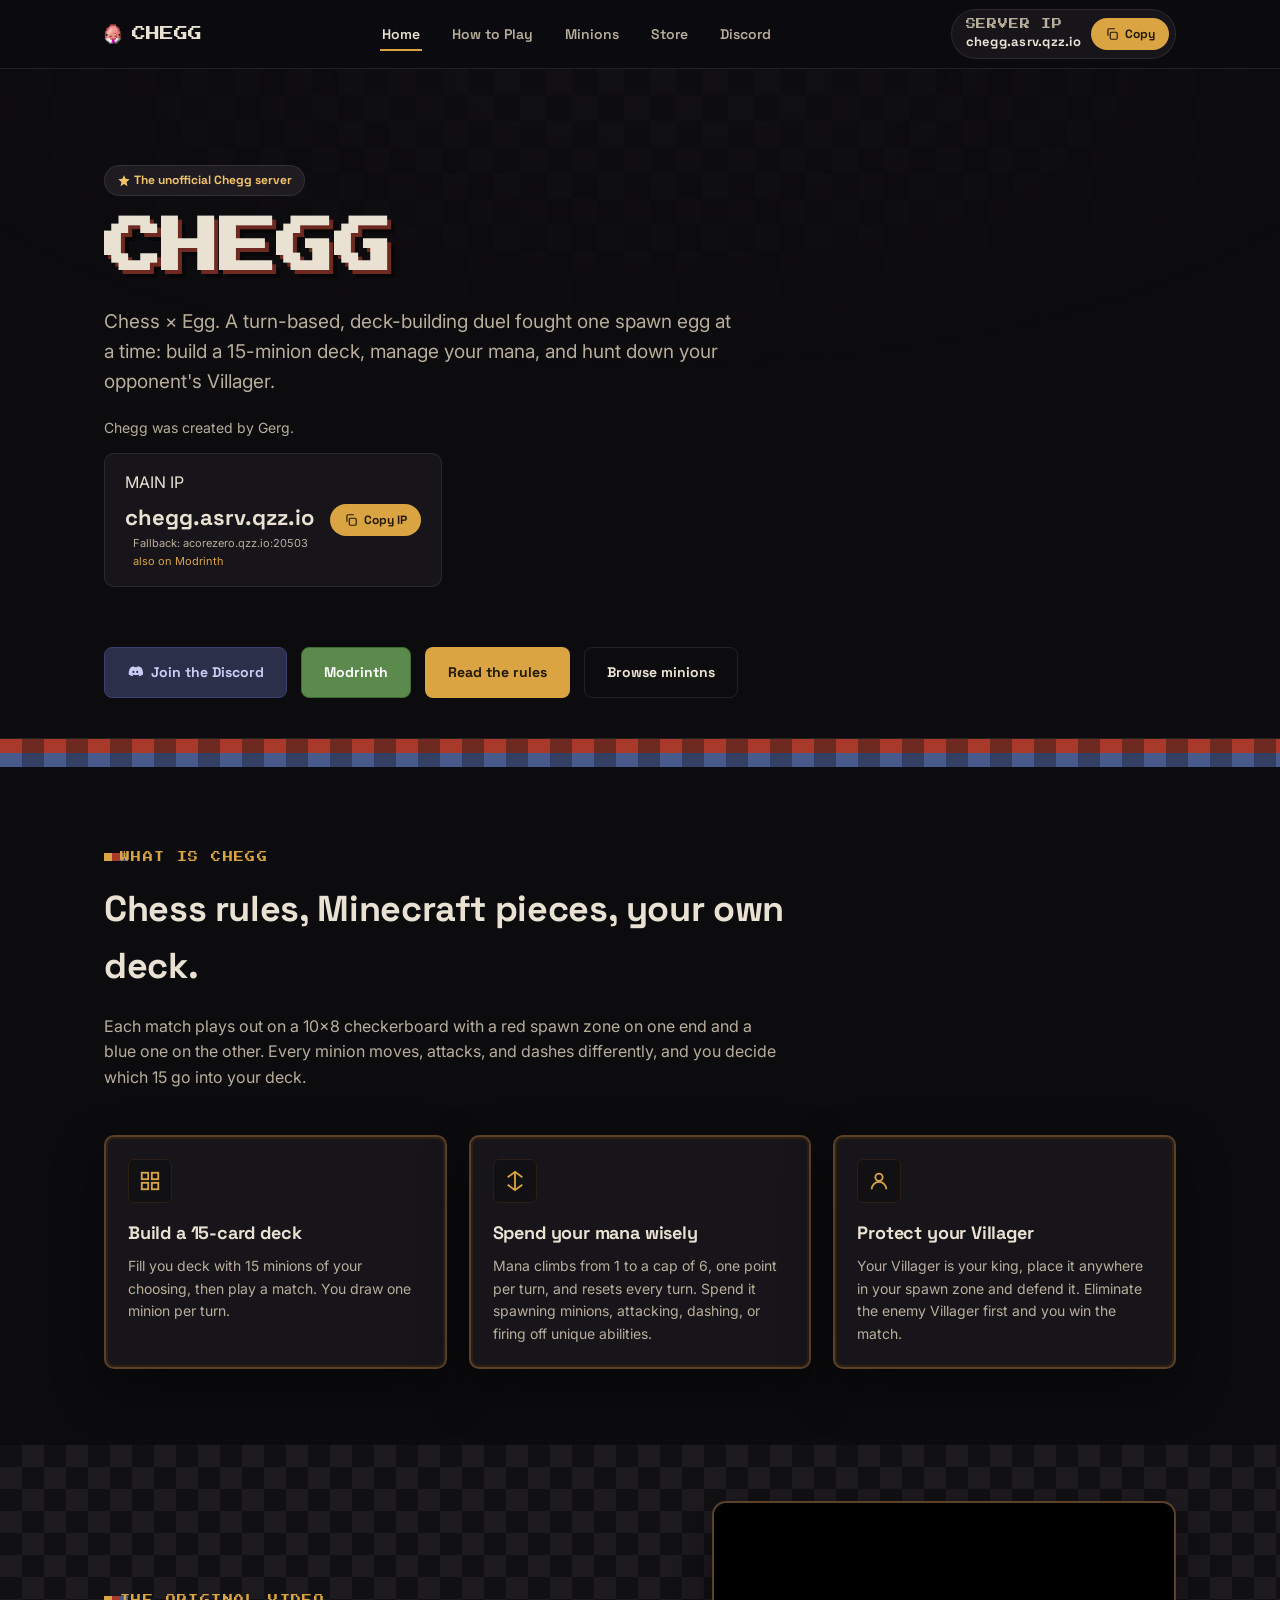
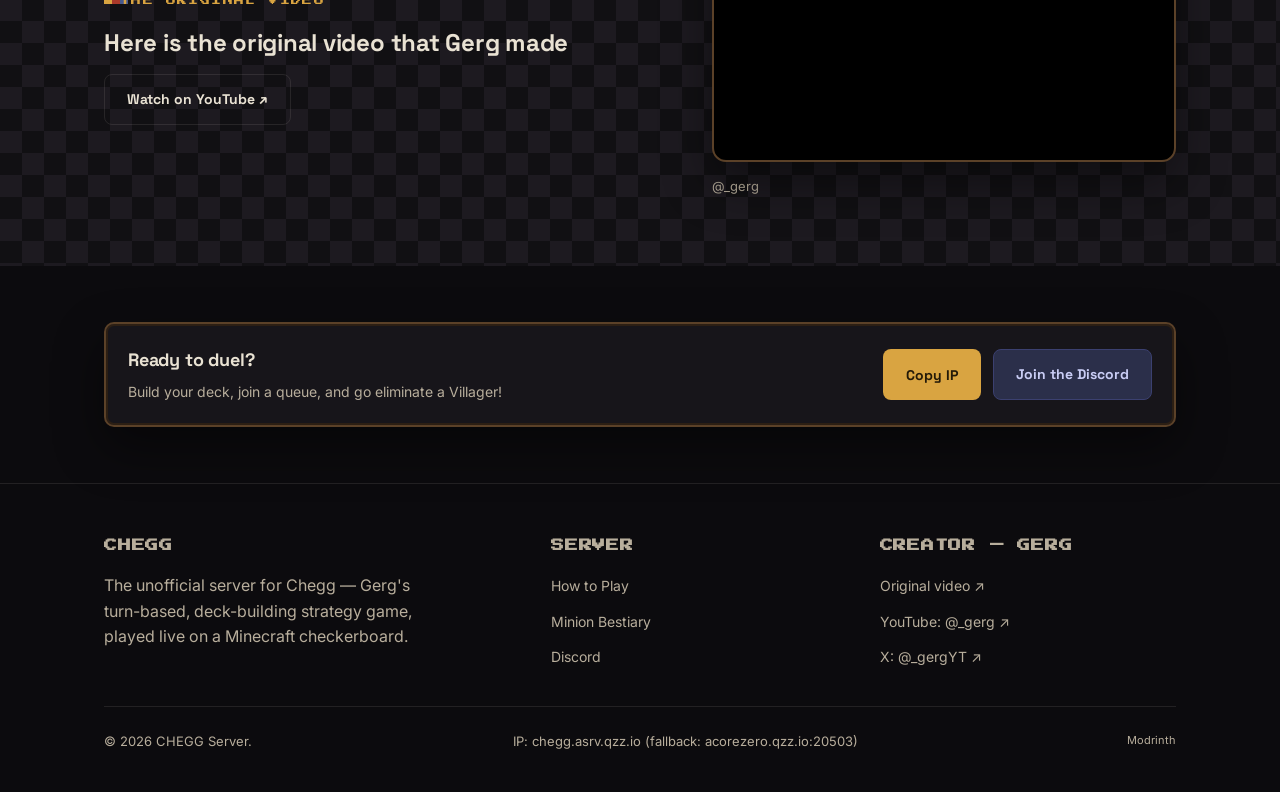
==== commit 05b117b6: "Store v2: new store.html with pill buttons, fix embed theme-color, green button, nav" ====
--- a/index.html
+++ b/index.html
@@ -5,6 +5,13 @@
 <meta name="viewport" content="width=device-width, initial-scale=1">
 <title>CHEGG — The Unofficial Chegg Server</title>
 <meta name="description" content="CHEGG is the unofficial Minecraft server for Chegg, the turn-based deck-building strategy game created by Gerg. Join at chegg.asrv.qzz.io (fallback: acorezero.qzz.io:20503).">
+<meta name="theme-color" content="#d9a441">
+<meta property="og:type" content="website">
+<meta property="og:title" content="CHEGG — The Unofficial Chegg Server">
+<meta property="og:description" content="CHEGG is the unofficial Minecraft server for Chegg, the turn-based deck-building strategy game created by Gerg. Join at chegg.asrv.qzz.io (fallback: acorezero.qzz.io:20503).">
+<meta property="og:image" content="https://cheggmc.github.io/src/favicon.png">
+<meta property="og:url" content="https://cheggmc.github.io/">
+<meta name="twitter:card" content="summary">
 <link rel="icon" href="src/favicon.png">
 <link rel="preconnect" href="https://fonts.googleapis.com">
 <link href="https://fonts.googleapis.com/css2?family=Press+Start+2P&family=Space+Grotesk:wght@500;700&family=Inter:wght@400;500;600&display=swap" rel="stylesheet">
@@ -19,6 +26,7 @@
       <li><a href="index.html" class="active">Home</a></li>
       <li><a href="how-to-play.html">How to Play</a></li>
       <li><a href="minions.html">Minions</a></li>
+      <li><a href="store.html">Store</a></li>
       <li><a href="discord.html">Discord</a></li>
     </ul>
     <div class="nav-cta">
--- a/styles.css
+++ b/styles.css
@@ -140,7 +140,7 @@
 .btn:hover{transform:translateY(-2px);} 
 .btn-primary{background:var(--amber); color:#241a08;} 
 .btn-primary:hover{background:var(--amber-hi);} 
-.btn-green{background:var(--green); color:#fff;} 
+.btn-green{background:var(--green); color:#fff; border-color:#3d6b32;} 
 .btn-green:hover{background:#4a7240;} 
 .btn-ghost{background:transparent; border-color:var(--line); color:var(--cream);} 
 .btn-ghost:hover{border-color:var(--cream-dim);} 
@@ -242,6 +242,13 @@
   padding-top:24px; border-top:1px solid var(--line);
   font-size:13px; color:var(--cream-dim);
 }
+.pill-btn{
+  display:inline-flex; align-items:center; gap:6px;
+  background:var(--panel); border:1px solid var(--line); color:var(--cream-dim);
+  padding:7px 14px; border-radius:999px; font-family:var(--font-head); font-size:13px; font-weight:600;
+  transition: border-color .15s, color .15s;
+}
+.pill-btn:hover{border-color:var(--amber); color:var(--cream);}
 .badge-official{
   display:inline-flex; align-items:center; gap:3px;
   background:var(--panel-2); border:1px solid var(--line); border-radius:999px;
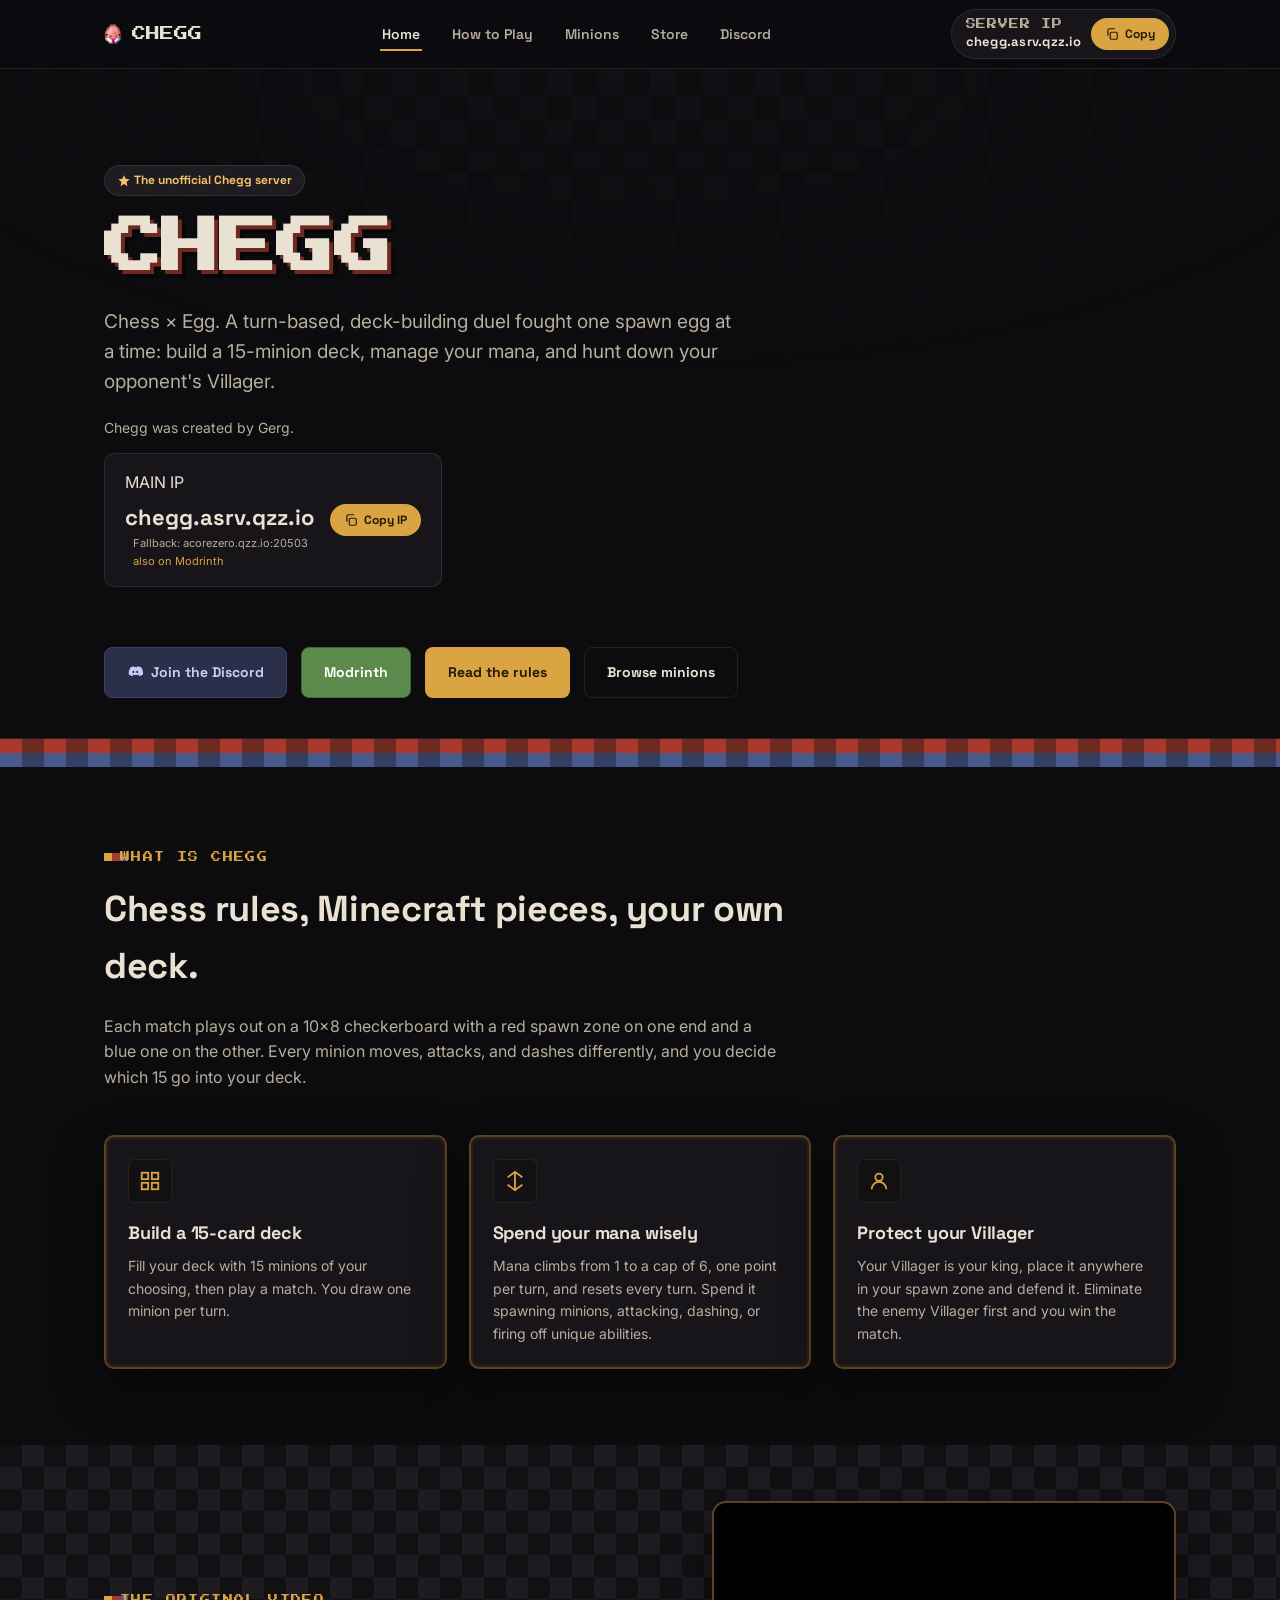
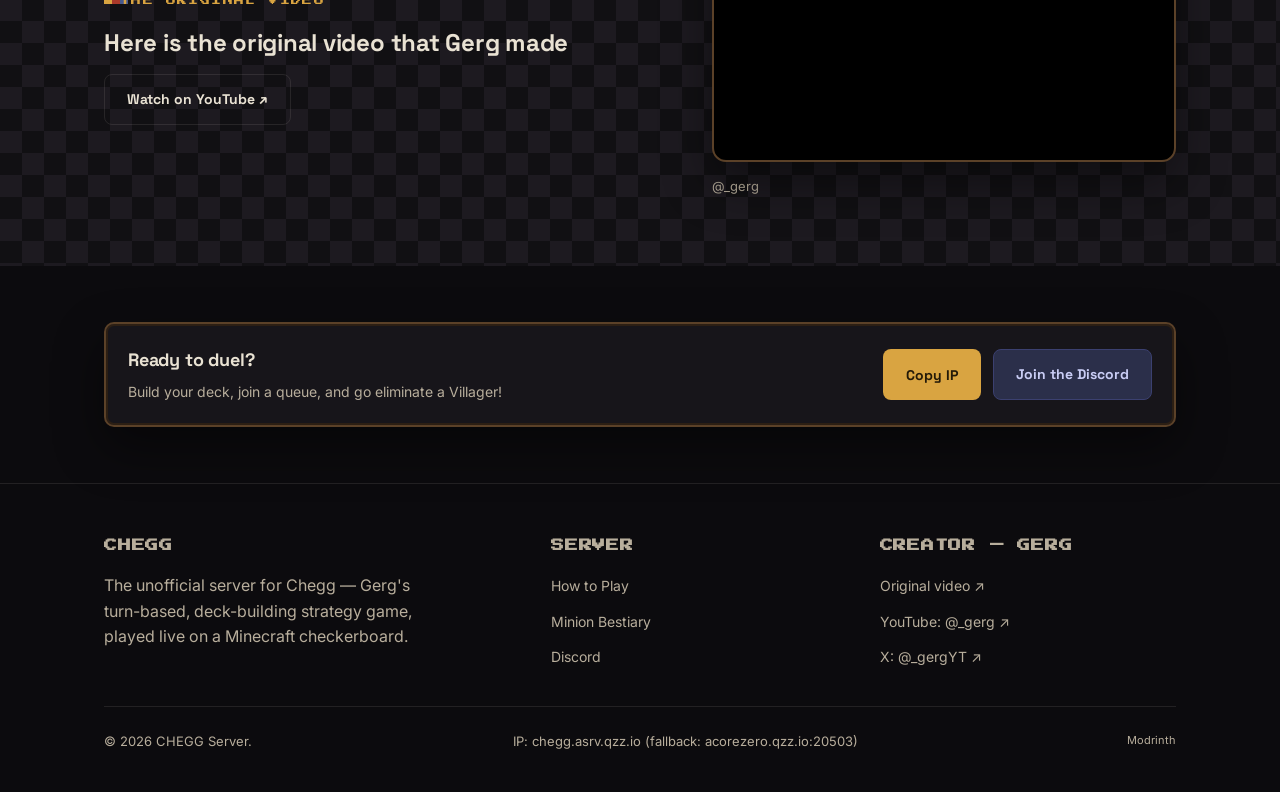
==== commit 34f9fafa: "Full audit fixes: routing, JS hardening, SEO, footers, a11y, 404/sitemap/robots" ====
--- a/index.html
+++ b/index.html
@@ -5,7 +5,6 @@
 <meta name="viewport" content="width=device-width, initial-scale=1">
 <title>CHEGG — The Unofficial Chegg Server</title>
 <meta name="description" content="CHEGG is the unofficial Minecraft server for Chegg, the turn-based deck-building strategy game created by Gerg. Join at chegg.asrv.qzz.io (fallback: acorezero.qzz.io:20503).">
-<meta name="theme-color" content="#d9a441">
 <meta property="og:type" content="website">
 <meta property="og:title" content="CHEGG — The Unofficial Chegg Server">
 <meta property="og:description" content="CHEGG is the unofficial Minecraft server for Chegg, the turn-based deck-building strategy game created by Gerg. Join at chegg.asrv.qzz.io (fallback: acorezero.qzz.io:20503).">
@@ -18,6 +17,7 @@
 <link rel="stylesheet" href="styles.css">
 </head>
 <body>
+<a class="skip-link" href="#main">Skip to content</a>
 
 <nav class="site-nav">
   <div class="container">
@@ -78,6 +78,7 @@
 <div class="checker-strip"></div>
 <div class="checker-strip blue"></div>
 
+<main id="main">
 <section>
   <div class="container">
     <div class="section-head">
@@ -91,7 +92,7 @@
           <svg width="22" height="22" viewBox="0 0 24 24" fill="none" stroke="#d9a441" stroke-width="2"><rect x="3" y="3" width="7" height="7"/><rect x="14" y="3" width="7" height="7"/><rect x="3" y="14" width="7" height="7"/><rect x="14" y="14" width="7" height="7"/></svg>
         </div>
         <h3>Build a 15-card deck</h3>
-        <p>Fill you deck with 15 minions of your choosing, then play a match. You draw one minion per turn.</p>
+        <p>Fill your deck with 15 minions of your choosing, then play a match. You draw one minion per turn.</p>
       </div>
       <div class="frame-card">
         <div class="frame-icon">
@@ -138,7 +139,7 @@
       </div>
       <div style="display:flex; gap:12px; flex-wrap:wrap;">
         <button class="btn btn-primary" data-copy-ip><span class="copy-label">Copy IP</span></button>
-        <a href="discord" class="btn btn-discord">Join the Discord</a>
+        <a href="discord.html" class="btn btn-discord">Join the Discord</a>
       </div>
     </div>
   </div>
@@ -176,6 +177,7 @@
   </div>
 </footer>
 
+</main>
 <script src="minions-data.js"></script>
 <script src="app.js"></script>
 </body>
--- a/styles.css
+++ b/styles.css
@@ -88,8 +88,11 @@
 }
 .site-nav .container{
   display:flex; align-items:center; justify-content:space-between;
-  height:68px; gap:20px;
-}
+  height:68px; gap:20px; position:relative;
+}
+.btn:disabled, .btn[aria-disabled="true"]{opacity:.5; cursor:not-allowed; transform:none;}
+.skip-link{position:absolute; left:-9999px; top:0; background:var(--amber); color:#241a08; padding:8px 14px; border-radius:0 0 8px 0; z-index:100; font-weight:700;}
+.skip-link:focus{left:0;}
 .brand{
   display:flex; align-items:center; gap:10px;
   font-family:var(--font-pixel); font-size:14px; color:var(--cream);
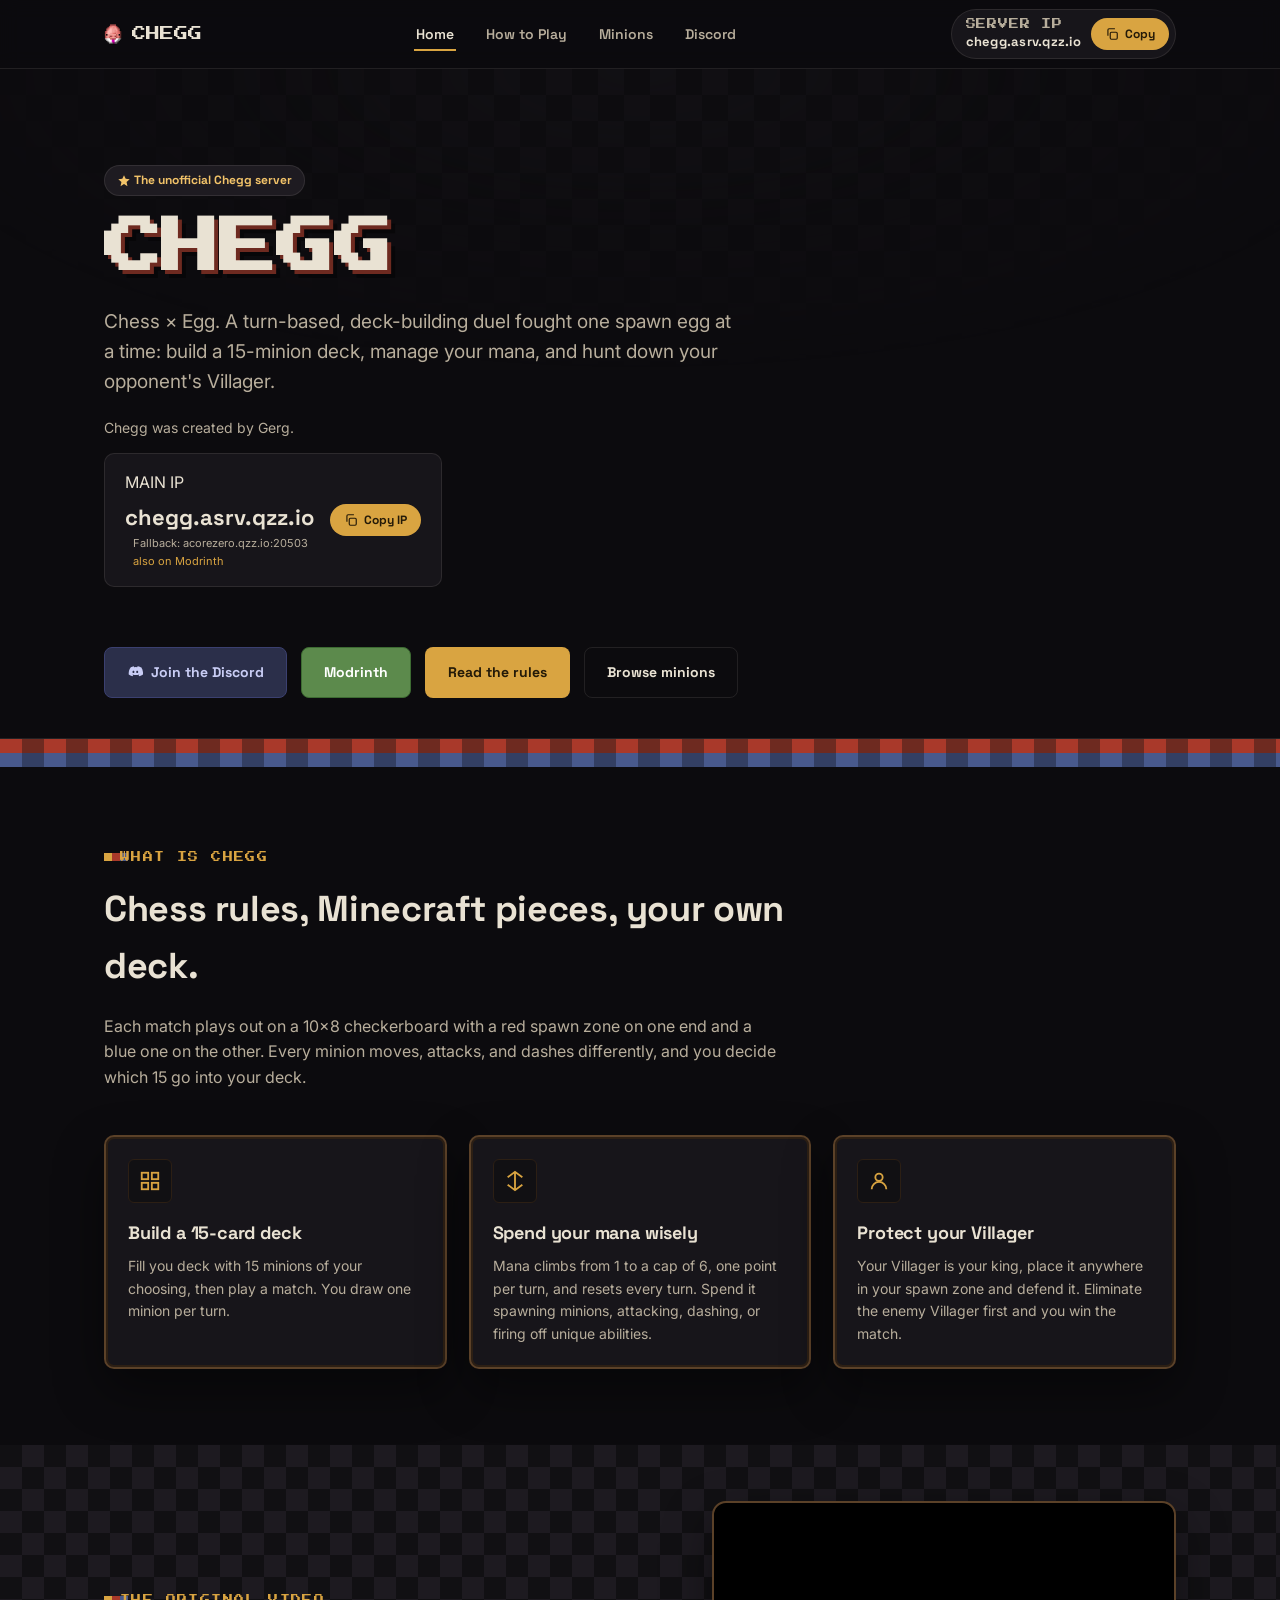
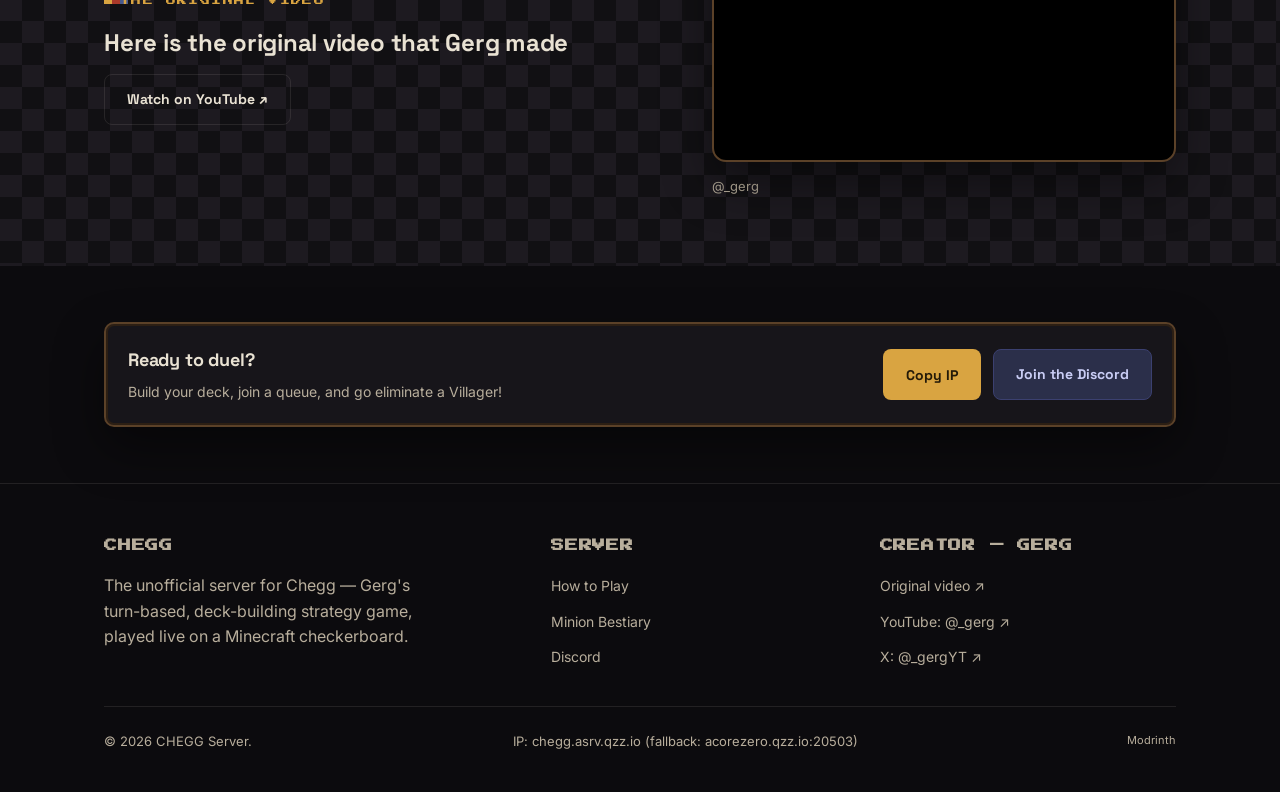
==== commit 273528b8: "Add Discord Components V2 embed via embeds.json, no bot or webhook" ====
--- a/index.html
+++ b/index.html
@@ -5,19 +5,14 @@
 <meta name="viewport" content="width=device-width, initial-scale=1">
 <title>CHEGG — The Unofficial Chegg Server</title>
 <meta name="description" content="CHEGG is the unofficial Minecraft server for Chegg, the turn-based deck-building strategy game created by Gerg. Join at chegg.asrv.qzz.io (fallback: acorezero.qzz.io:20503).">
-<meta property="og:type" content="website">
-<meta property="og:title" content="CHEGG — The Unofficial Chegg Server">
-<meta property="og:description" content="CHEGG is the unofficial Minecraft server for Chegg, the turn-based deck-building strategy game created by Gerg. Join at chegg.asrv.qzz.io (fallback: acorezero.qzz.io:20503).">
-<meta property="og:image" content="https://cheggmc.github.io/src/favicon.png">
-<meta property="og:url" content="https://cheggmc.github.io/">
-<meta name="twitter:card" content="summary">
 <link rel="icon" href="src/favicon.png">
 <link rel="preconnect" href="https://fonts.googleapis.com">
 <link href="https://fonts.googleapis.com/css2?family=Press+Start+2P&family=Space+Grotesk:wght@500;700&family=Inter:wght@400;500;600&display=swap" rel="stylesheet">
 <link rel="stylesheet" href="styles.css">
+<link rel="discord:component-embed" type="application/json" href="https://cheggmc.github.io/embeds.json">
+<script id="discord:component-embed" type="application/json">{"component":{"type":17,"spoiler":false,"components":[{"type":9,"components":[{"type":10,"content":"# CHEGG\nChess × Egg — the unofficial turn-based deck-building duel on a Minecraft checkerboard. Build a 15-minion deck, manage mana, hunt the enemy Villager."}],"accessory":{"type":11,"media":{"url":"https://cheggmc.github.io/src/favicon.png"},"description":"CHEGG logo","spoiler":false}},{"type":14,"divider":true,"spacing":1},{"type":10,"content":"## Join\n`acorezero.qzz.io:20503`\nAlso on Modrinth + `chegg.asrv.qzz.io`"},{"type":14,"divider":true,"spacing":1},{"type":1,"components":[{"type":2,"style":5,"label":"How to Play","url":"https://cheggmc.github.io/how-to-play"},{"type":2,"style":5,"label":"Minions","url":"https://cheggmc.github.io/minions"},{"type":2,"style":5,"label":"Discord","url":"https://discord.gg/hXgYyq3Y8T"},{"type":2,"style":5,"label":"Modrinth","url":"https://modrinth.com/server/cheggmc"}]}]}}</script>
 </head>
 <body>
-<a class="skip-link" href="#main">Skip to content</a>
 
 <nav class="site-nav">
   <div class="container">
@@ -26,7 +21,6 @@
       <li><a href="index.html" class="active">Home</a></li>
       <li><a href="how-to-play.html">How to Play</a></li>
       <li><a href="minions.html">Minions</a></li>
-      <li><a href="store.html">Store</a></li>
       <li><a href="discord.html">Discord</a></li>
     </ul>
     <div class="nav-cta">
@@ -78,7 +72,6 @@
 <div class="checker-strip"></div>
 <div class="checker-strip blue"></div>
 
-<main id="main">
 <section>
   <div class="container">
     <div class="section-head">
@@ -92,7 +85,7 @@
           <svg width="22" height="22" viewBox="0 0 24 24" fill="none" stroke="#d9a441" stroke-width="2"><rect x="3" y="3" width="7" height="7"/><rect x="14" y="3" width="7" height="7"/><rect x="3" y="14" width="7" height="7"/><rect x="14" y="14" width="7" height="7"/></svg>
         </div>
         <h3>Build a 15-card deck</h3>
-        <p>Fill your deck with 15 minions of your choosing, then play a match. You draw one minion per turn.</p>
+        <p>Fill you deck with 15 minions of your choosing, then play a match. You draw one minion per turn.</p>
       </div>
       <div class="frame-card">
         <div class="frame-icon">
@@ -139,7 +132,7 @@
       </div>
       <div style="display:flex; gap:12px; flex-wrap:wrap;">
         <button class="btn btn-primary" data-copy-ip><span class="copy-label">Copy IP</span></button>
-        <a href="discord.html" class="btn btn-discord">Join the Discord</a>
+        <a href="discord" class="btn btn-discord">Join the Discord</a>
       </div>
     </div>
   </div>
@@ -177,7 +170,6 @@
   </div>
 </footer>
 
-</main>
 <script src="minions-data.js"></script>
 <script src="app.js"></script>
 </body>
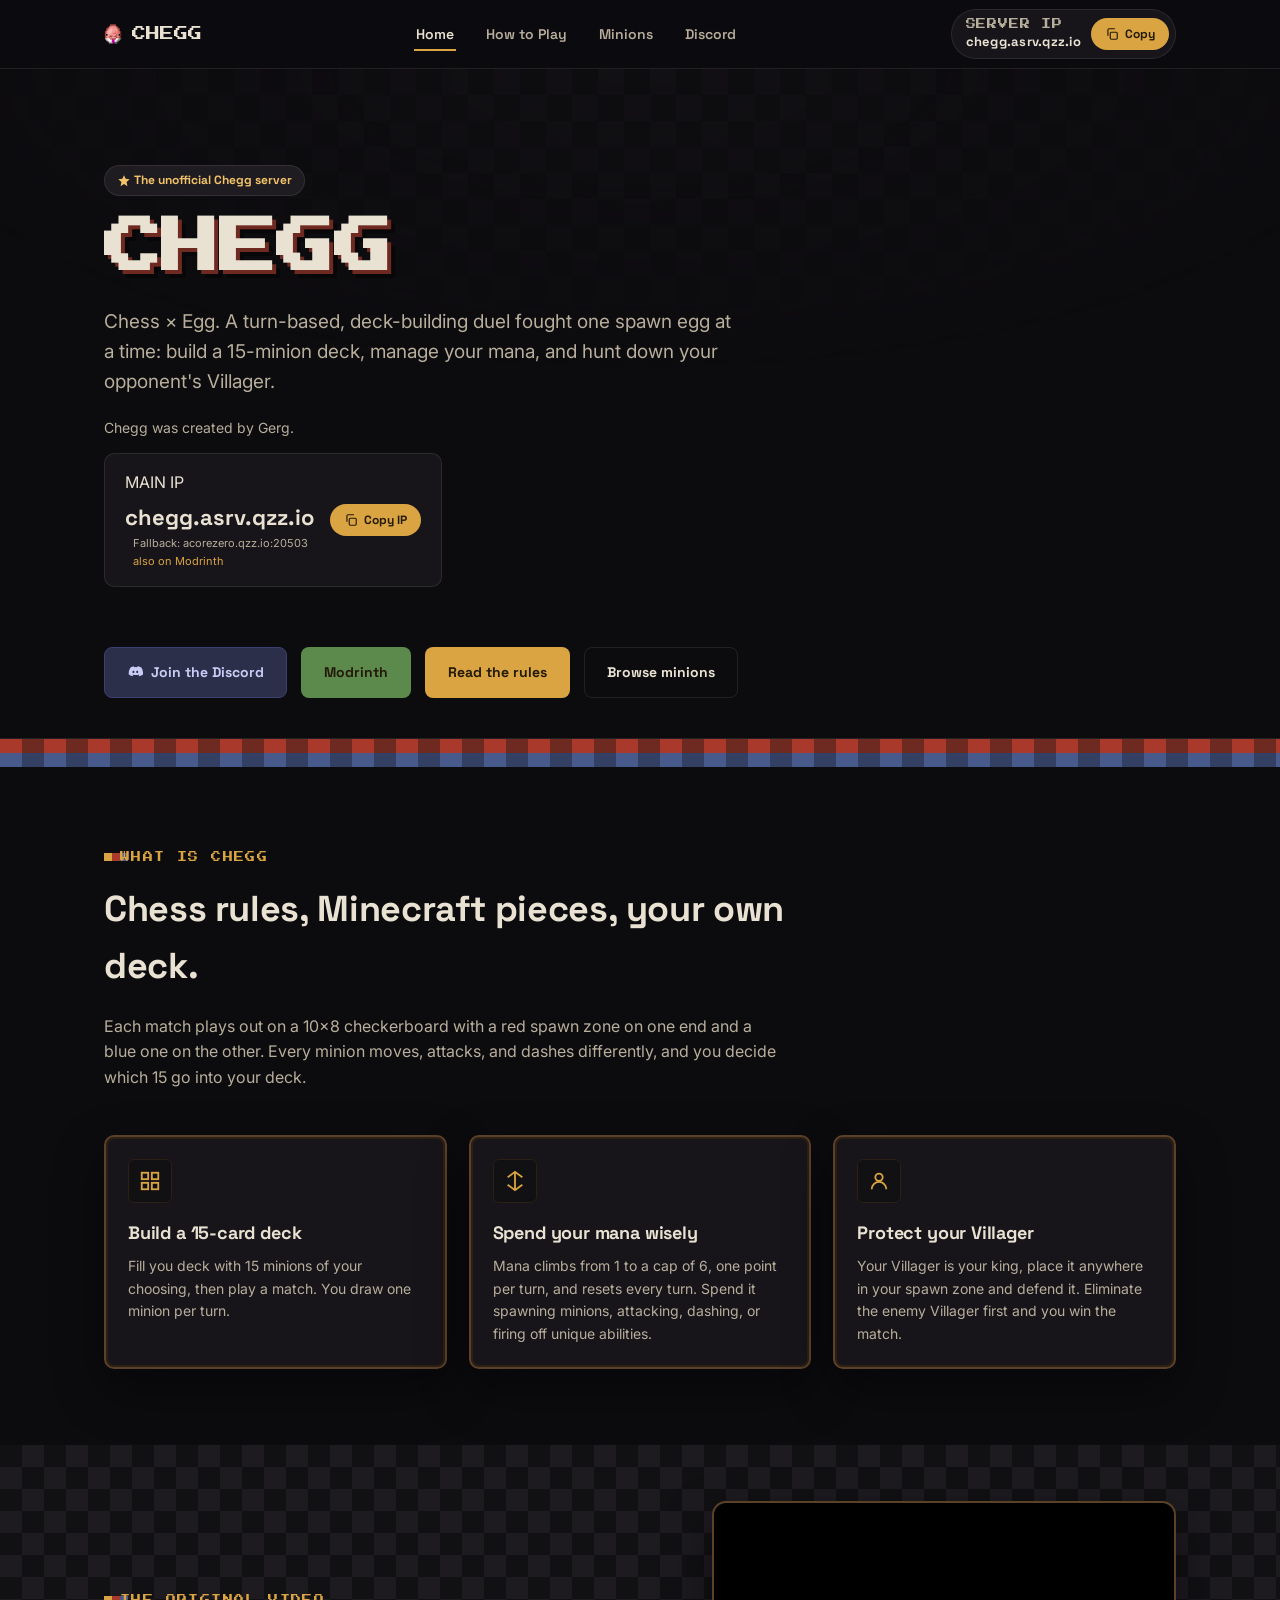
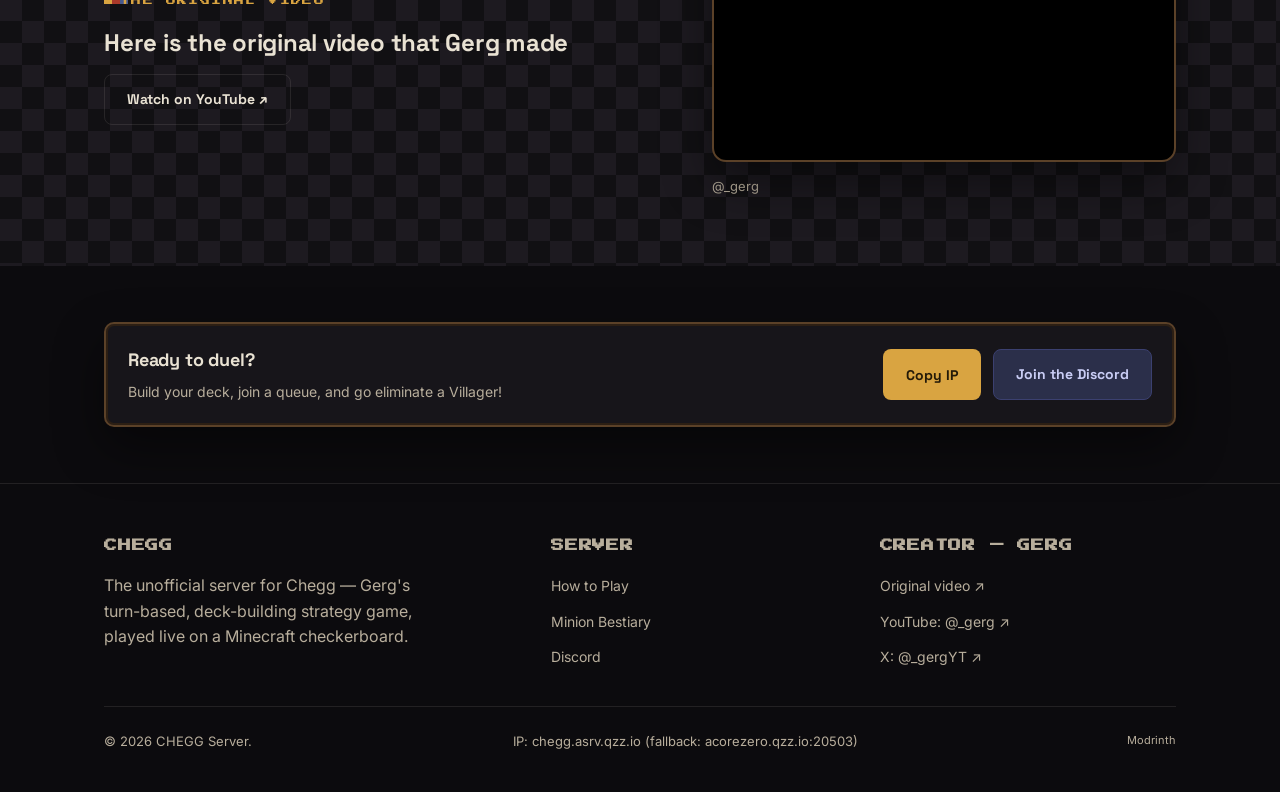
==== commit 2b995b16: "Update server IP references to chegg.asrv.qzz.io across multiple files" ====
--- a/index.html
+++ b/index.html
@@ -3,7 +3,7 @@
 <head>
 <meta charset="UTF-8">
 <meta name="viewport" content="width=device-width, initial-scale=1">
-<title>CHEGG — The Unofficial Chegg Server</title>
+<title>CHEGG -The Unofficial Chegg Server</title>
 <meta name="description" content="CHEGG is the unofficial Minecraft server for Chegg, the turn-based deck-building strategy game created by Gerg. Join at chegg.asrv.qzz.io (fallback: acorezero.qzz.io:20503).">
 <link rel="icon" href="src/favicon.png">
 <link rel="preconnect" href="https://fonts.googleapis.com">
--- a/styles.css
+++ b/styles.css
@@ -88,11 +88,8 @@
 }
 .site-nav .container{
   display:flex; align-items:center; justify-content:space-between;
-  height:68px; gap:20px; position:relative;
-}
-.btn:disabled, .btn[aria-disabled="true"]{opacity:.5; cursor:not-allowed; transform:none;}
-.skip-link{position:absolute; left:-9999px; top:0; background:var(--amber); color:#241a08; padding:8px 14px; border-radius:0 0 8px 0; z-index:100; font-weight:700;}
-.skip-link:focus{left:0;}
+  height:68px; gap:20px;
+}
 .brand{
   display:flex; align-items:center; gap:10px;
   font-family:var(--font-pixel); font-size:14px; color:var(--cream);
@@ -143,8 +140,8 @@
 .btn:hover{transform:translateY(-2px);} 
 .btn-primary{background:var(--amber); color:#241a08;} 
 .btn-primary:hover{background:var(--amber-hi);} 
-.btn-green{background:var(--green); color:#fff; border-color:#3d6b32;} 
-.btn-green:hover{background:#4a7240;} 
+.btn-green{background:var(--green); color:#241a08;} 
+.btn-green:hover{background:darken(var(--green), 10%);} 
 .btn-ghost{background:transparent; border-color:var(--line); color:var(--cream);} 
 .btn-ghost:hover{border-color:var(--cream-dim);} 
 .btn-discord{background:#2b2f4a; color:#c9cdf5; border-color:#3b4070;} 
@@ -245,13 +242,6 @@
   padding-top:24px; border-top:1px solid var(--line);
   font-size:13px; color:var(--cream-dim);
 }
-.pill-btn{
-  display:inline-flex; align-items:center; gap:6px;
-  background:var(--panel); border:1px solid var(--line); color:var(--cream-dim);
-  padding:7px 14px; border-radius:999px; font-family:var(--font-head); font-size:13px; font-weight:600;
-  transition: border-color .15s, color .15s;
-}
-.pill-btn:hover{border-color:var(--amber); color:var(--cream);}
 .badge-official{
   display:inline-flex; align-items:center; gap:3px;
   background:var(--panel-2); border:1px solid var(--line); border-radius:999px;
